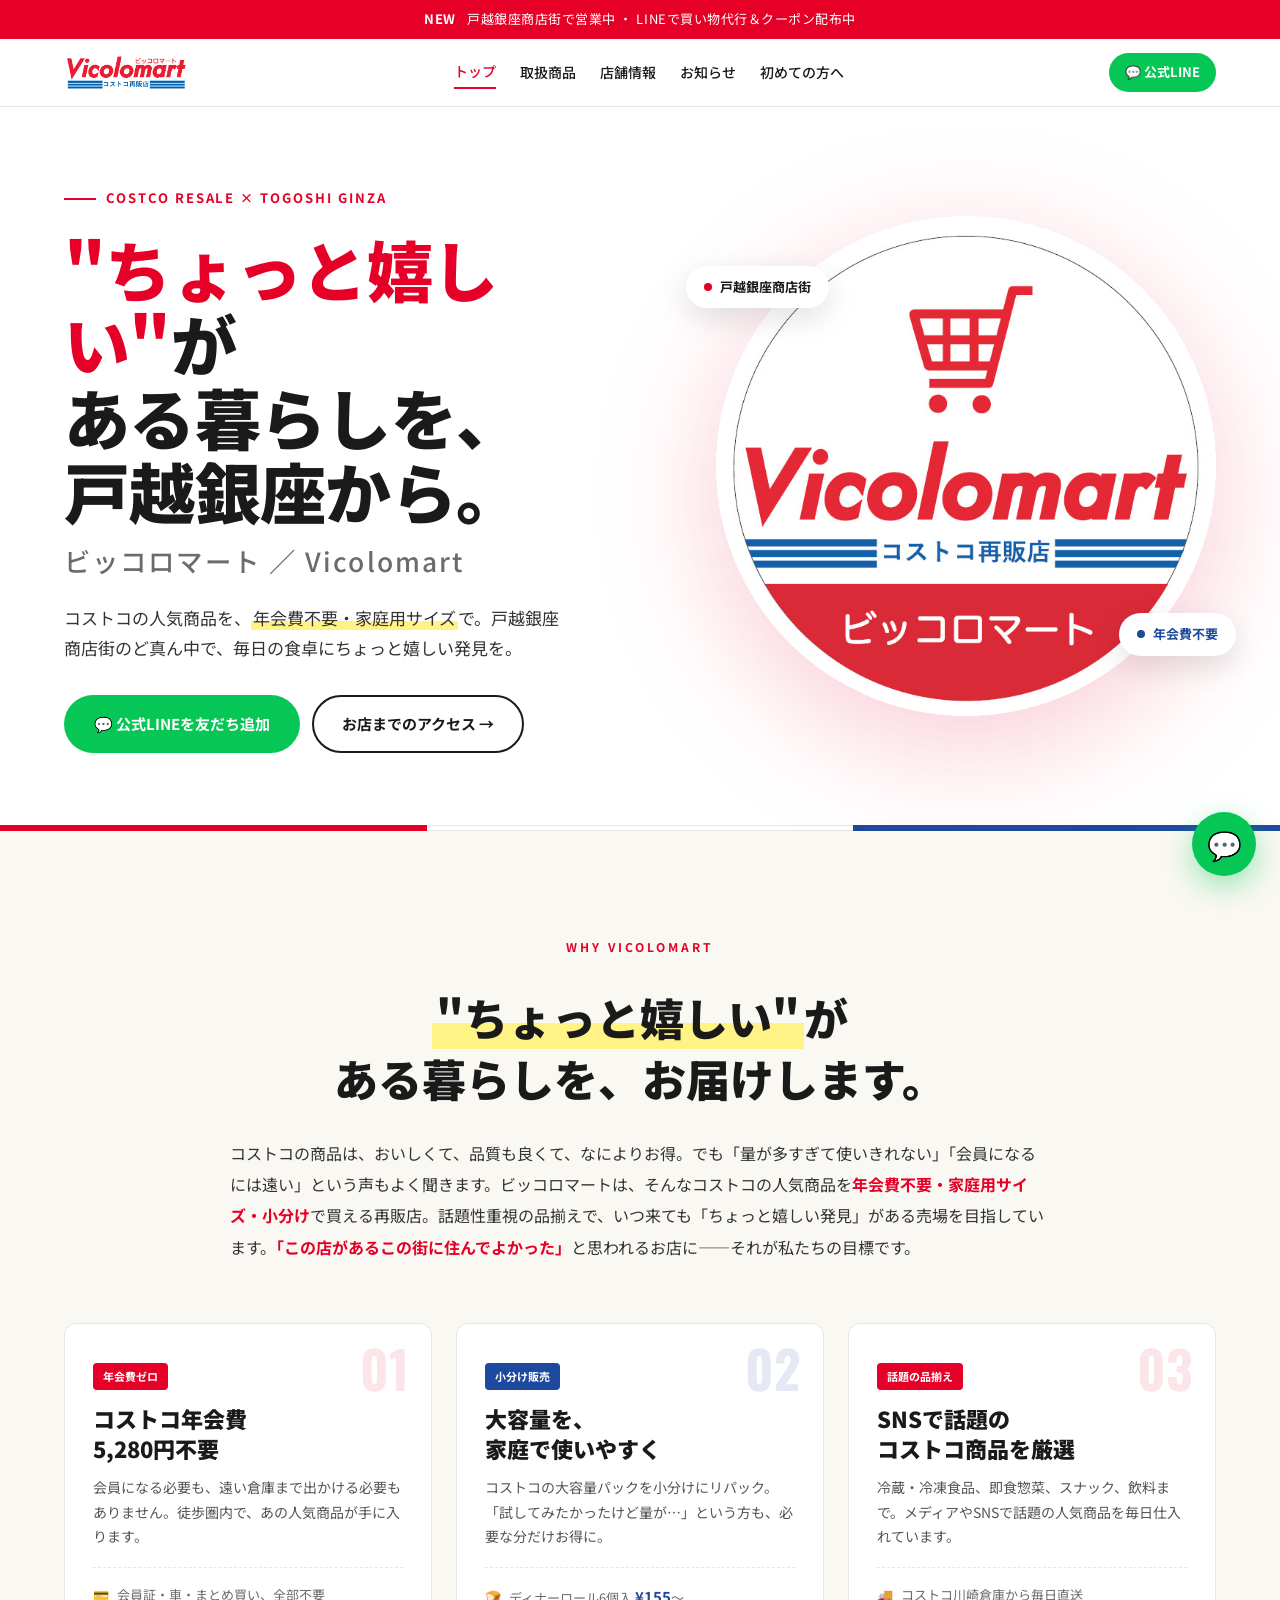
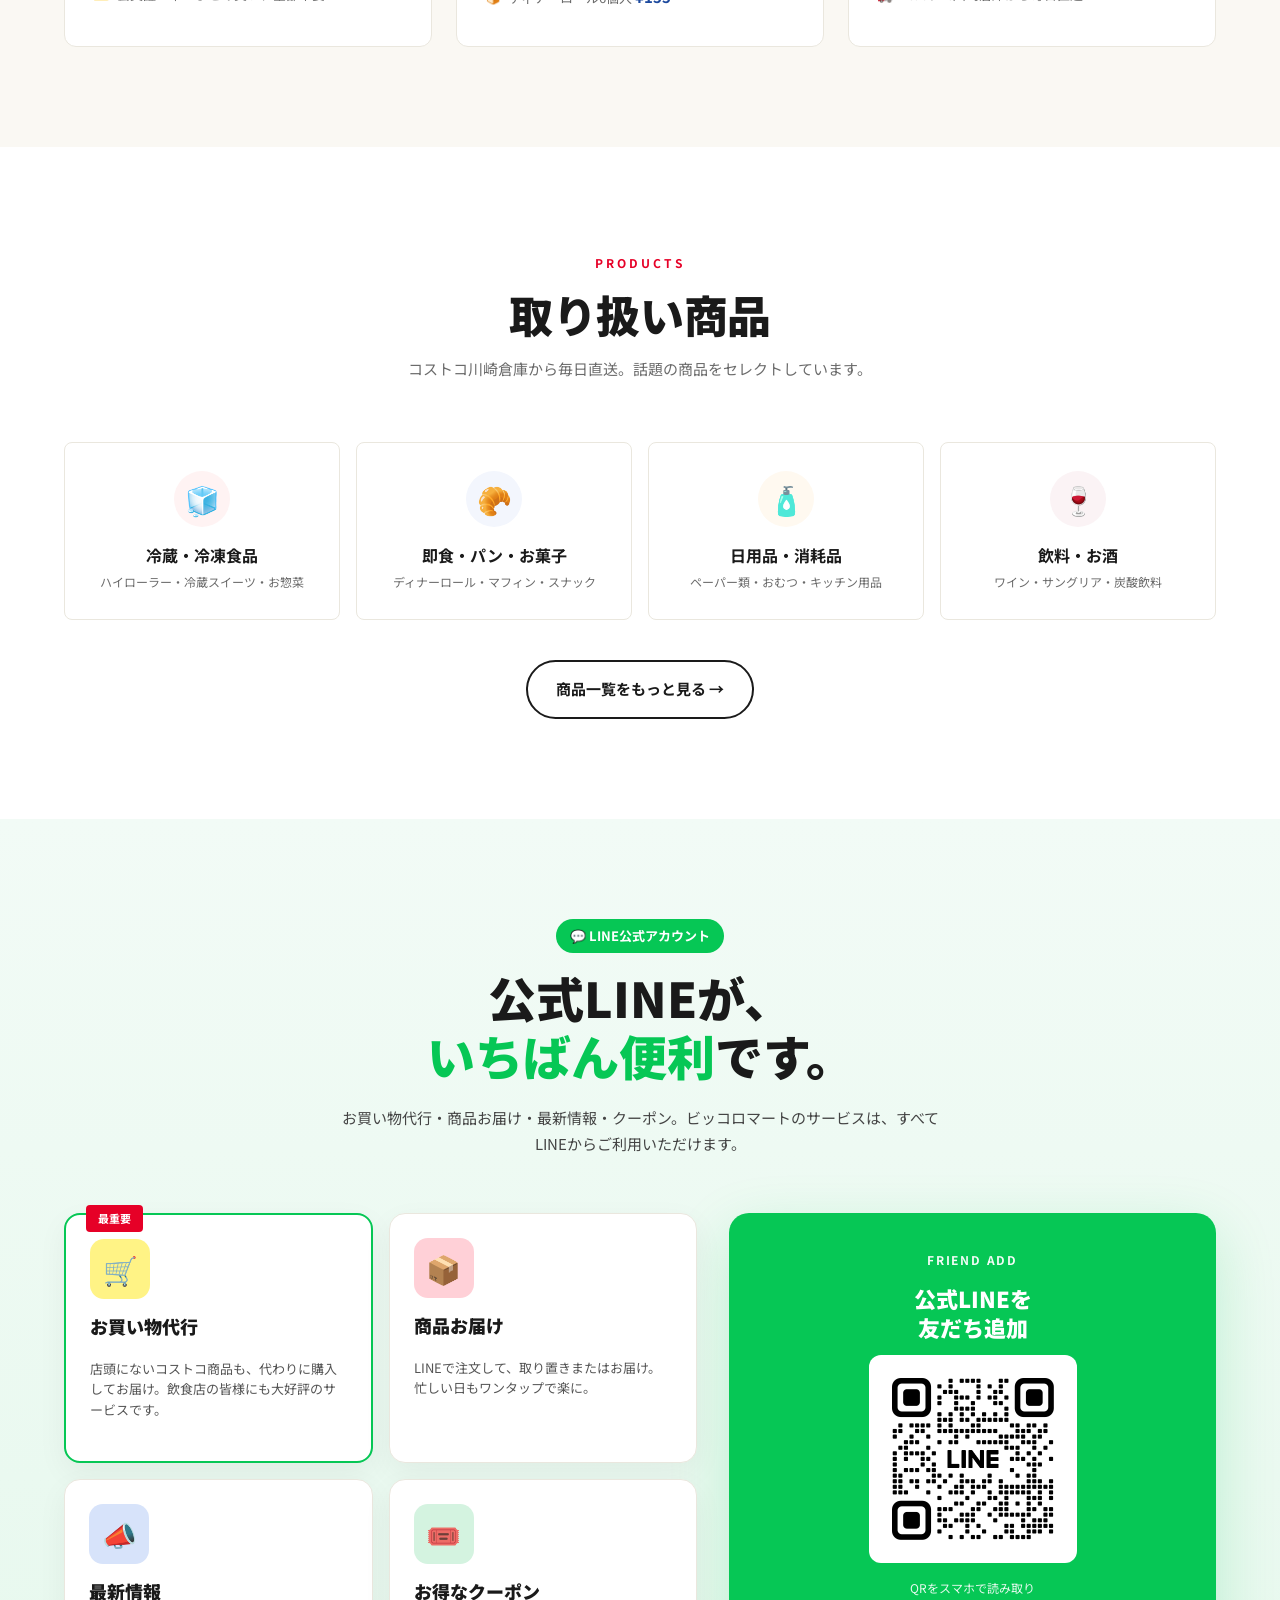
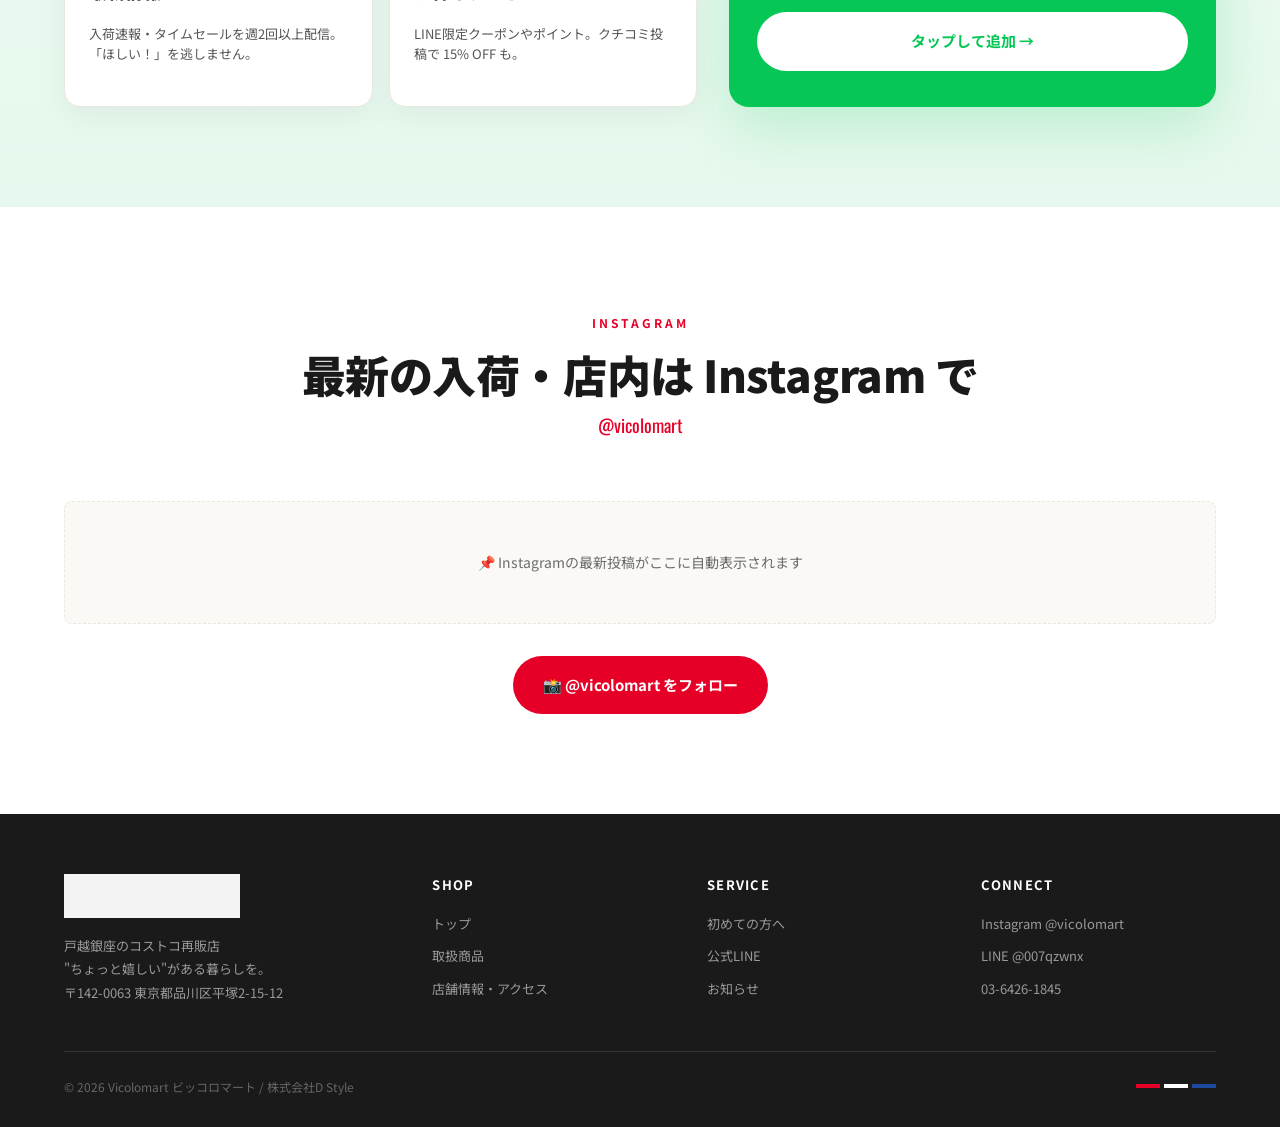
==== index.html @ a4236f07 "Initial commit: Vicolomart HP 5-page static site" ====
﻿<!DOCTYPE html>
<html lang="ja">
<head>
<meta charset="UTF-8">
<meta name="viewport" content="width=device-width, initial-scale=1.0">
<title>ビッコロマート｜戸越銀座のコストコ再販店 - 年会費不要・小分け販売</title>
<meta name="description" content="戸越銀座のコストコ再販店「ビッコロマート」。年会費不要・小分け販売で、コストコ人気商品を手軽に。毎日直送のディナーロール・ハイローラーほか300点以上。LINEで買い物代行も。品川区平塚2-15-12。">
<meta name="keywords" content="ビッコロマート,vicolomart,コストコ 戸越銀座,コストコ 品川,コストコ再販 東京,コストコ 小分け,年会費不要">
<meta property="og:type" content="website">
<meta property="og:title" content="ビッコロマート｜戸越銀座のコストコ再販店">
<meta property="og:description" content="年会費不要・小分け販売。コストコ人気商品を戸越銀座で。">
<meta property="og:url" content="https://vicolomart.netlify.app/">
<meta property="og:image" content="https://vicolomart.netlify.app/assets/images/logo-wide.png">
<meta name="twitter:card" content="summary_large_image">
<link rel="canonical" href="https://vicolomart.netlify.app/">
<link rel="preconnect" href="https://fonts.googleapis.com">
<link href="https://fonts.googleapis.com/css2?family=Noto+Sans+JP:wght@400;500;700;900&family=Oswald:wght@500;700&display=swap" rel="stylesheet">
<link rel="stylesheet" href="assets/css/style.css">
<style>
  .hero{background:#fff;overflow:hidden}
  .hero-grid{display:grid;grid-template-columns:1.15fr 1fr;align-items:center;gap:56px;min-height:620px;padding:72px 24px;max-width:var(--maxw);margin:0 auto}
  .hero-eyebrow{display:inline-flex;align-items:center;gap:10px;font-size:13px;font-weight:700;color:var(--red);letter-spacing:0.15em;margin-bottom:22px;text-transform:uppercase}
  .hero-eyebrow::before{content:'';display:block;width:32px;height:2px;background:var(--red)}
  .hero h1{font-size:clamp(36px,5.2vw,66px);font-weight:900;line-height:1.12;letter-spacing:-0.01em;margin-bottom:28px}
  .hero h1 .accent{color:var(--red)}
  .hero h1 .sub{display:block;font-size:0.4em;font-weight:500;color:var(--gray);margin-top:18px;letter-spacing:0.08em}
  .hero-lead{font-size:17px;color:#333;max-width:500px;margin-bottom:32px}
  .hero-highlight{background:linear-gradient(180deg,transparent 65%,var(--yellow) 65%);padding:0 2px}
  .hero-ctas{display:flex;gap:12px;flex-wrap:wrap}
  .hero-visual{position:relative;aspect-ratio:1/1;max-width:500px;margin-left:auto}
  .hero-logo-wrap{position:relative;z-index:1;width:100%;height:100%;display:flex;align-items:center;justify-content:center}
  .hero-logo-wrap img{width:100%;height:100%;object-fit:contain;filter:drop-shadow(0 30px 60px rgba(230,0,39,0.2))}
  .hero-pill{position:absolute;background:#fff;padding:10px 18px;border-radius:999px;box-shadow:0 10px 30px rgba(17,17,17,0.12);display:flex;align-items:center;gap:8px;font-size:13px;font-weight:700;z-index:2}
  .hero-pill-1{top:10%;left:-6%}
  .hero-pill-2{bottom:12%;right:-4%;color:var(--blue)}
  .hero-pill .dot{width:8px;height:8px;border-radius:50%;background:var(--red);animation:pulse 1.8s infinite}
  .hero-pill-2 .dot{background:var(--blue)}
  @keyframes pulse{0%,100%{box-shadow:0 0 0 0 rgba(230,0,39,0.5)}50%{box-shadow:0 0 0 8px rgba(230,0,39,0)}}
  .why{background:var(--cream);position:relative;overflow:hidden}
  .why-intro{max-width:820px;margin:0 auto 60px;text-align:center;position:relative;z-index:1}
  .why-intro h2{font-size:clamp(28px,4vw,44px);font-weight:900;line-height:1.4;margin:16px 0 28px}
  .why-intro h2 .hl{background:linear-gradient(180deg,transparent 60%,var(--yellow) 60%);padding:0 4px}
  .why-intro p{font-size:16px;color:#333;text-align:left;line-height:1.95}
  .why-intro p strong{color:var(--red);font-weight:700}
  .push-grid{display:grid;grid-template-columns:repeat(3,1fr);gap:24px;position:relative;z-index:1}
  .push-card{background:#fff;border:1px solid var(--line-c);padding:36px 28px;border-radius:12px;transition:all 0.25s;position:relative;overflow:hidden}
  .push-card:hover{transform:translateY(-4px);box-shadow:0 20px 40px rgba(0,0,0,0.06)}
  .push-num{position:absolute;top:18px;right:22px;font-family:'Oswald',sans-serif;font-weight:700;font-size:52px;color:rgba(230,0,39,0.1);line-height:1}
  .push-card:nth-child(2) .push-num{color:rgba(29,74,158,0.12)}
  .push-badge{display:inline-block;background:var(--red);color:#fff;padding:4px 10px;border-radius:4px;font-size:11px;font-weight:700;margin-bottom:14px}
  .push-badge.blue{background:var(--blue)}
  .push-card h3{font-size:22px;font-weight:900;line-height:1.35;margin-bottom:12px}
  .push-card p{color:#555;font-size:14px}
  .push-card .kv{margin-top:18px;padding-top:16px;border-top:1px dashed var(--line-c);font-size:13px;color:var(--gray);display:flex;align-items:center;gap:8px}
  .push-card .kv strong{color:var(--red);font-weight:700;font-size:15px}
  .push-card:nth-child(2) .kv strong{color:var(--blue)}
  .cat-grid{display:grid;grid-template-columns:repeat(4,1fr);gap:16px;margin-top:40px}
  .cat-card{background:#fff;border:1px solid var(--line-c);padding:28px 20px;text-align:center;border-radius:8px;transition:all 0.25s}
  .cat-card:hover{transform:translateY(-4px);border-color:var(--red);box-shadow:0 20px 40px rgba(230,0,39,0.08)}
  .cat-icon{width:56px;height:56px;border-radius:50%;margin:0 auto 14px;display:flex;align-items:center;justify-content:center;font-size:28px;background:#fff3f3}
  .cat-card:nth-child(2) .cat-icon{background:#f3f6fd}
  .cat-card:nth-child(3) .cat-icon{background:#fff9f0}
  .cat-card:nth-child(4) .cat-icon{background:#fbf3f5}
  .cat-card h3{font-size:16px;font-weight:700;margin-bottom:4px}
  .cat-card p{font-size:12px;color:var(--gray);line-height:1.5}
  .line-section{background:linear-gradient(180deg,#f2fbf6 0%,#e6f8ed 100%);position:relative;overflow:hidden}
  .line-hdr{text-align:center;margin-bottom:56px}
  .line-hdr .badge-line{display:inline-flex;align-items:center;gap:8px;background:var(--line-green);color:#fff;padding:6px 14px;border-radius:999px;font-size:13px;font-weight:700;margin-bottom:16px}
  .line-hdr h2{font-size:clamp(30px,4vw,48px);font-weight:900;line-height:1.2}
  .line-hdr h2 .green{color:var(--line-green)}
  .line-hdr p{max-width:600px;margin:20px auto 0;color:#444;font-size:15px}
  .line-layout{display:grid;grid-template-columns:1.3fr 1fr;gap:32px;align-items:stretch}
  .svc-grid{display:grid;grid-template-columns:1fr 1fr;gap:16px}
  .svc-card{background:#fff;border-radius:16px;padding:24px;box-shadow:0 10px 30px rgba(0,0,0,0.05);border:1px solid var(--line-c);display:flex;flex-direction:column;gap:12px;position:relative}
  .svc-card.main{border:2px solid var(--line-green)}
  .svc-badge-main{position:absolute;top:-10px;left:20px;background:var(--red);color:#fff;padding:4px 12px;border-radius:4px;font-size:11px;font-weight:700}
  .svc-icon{width:60px;height:60px;border-radius:14px;background:#fff385;display:flex;align-items:center;justify-content:center;font-size:28px}
  .svc-card:nth-child(2) .svc-icon{background:#ffd0d7}
  .svc-card:nth-child(3) .svc-icon{background:#d7e3fa}
  .svc-card:nth-child(4) .svc-icon{background:#d4f3e0}
  .svc-card h4{font-size:18px;font-weight:900;margin-bottom:4px}
  .svc-card p{font-size:13px;color:#555;line-height:1.6}
  .qr-cta{background:var(--line-green);color:#fff;border-radius:20px;padding:36px 28px;text-align:center;display:flex;flex-direction:column;justify-content:center;align-items:center;gap:14px;box-shadow:0 20px 60px rgba(6,199,85,0.2)}
  .qr-cta h3{font-size:22px;font-weight:900;line-height:1.3}
  .qr-box{background:#fff;padding:14px;border-radius:12px}
  .qr-box img{width:180px;height:180px;display:block}
  .qr-cta .btn{background:#fff;color:var(--line-green);width:100%;justify-content:center}
  .insta-handle{font-family:'Oswald',sans-serif;color:var(--red);font-size:18px;margin-top:8px}
  @media(max-width:880px){
    .hero-grid{grid-template-columns:1fr;gap:40px;padding:40px 24px;min-height:0}
    .hero-visual{max-width:300px;margin:0 auto}
    .push-grid,.line-layout{grid-template-columns:1fr}
    .cat-grid{grid-template-columns:repeat(2,1fr)}
  }
</style>
</head>
<body>
<div class="topbar"><strong>NEW</strong> 戸越銀座商店街で営業中 ・ LINEで買い物代行＆クーポン配布中</div>
<header>
  <div class="nav">
    <a href="index.html" class="nav-logo"><img src="assets/images/logo-wide.png" alt="Vicolomart ビッコロマート"></a>
    <nav class="nav-links">
      <a href="index.html" class="active">トップ</a>
      <a href="products.html">取扱商品</a>
      <a href="store.html">店舗情報</a>
      <a href="news.html">お知らせ</a>
      <a href="guide.html">初めての方へ</a>
    </nav>
    <a href="https://line.me/R/ti/p/@007qzwnx" target="_blank" rel="noopener" class="nav-cta">💬 公式LINE</a>
    <button class="hamburger" aria-label="メニュー" onclick="this.closest('header').querySelector('.nav-links').classList.toggle('open')"><span></span><span></span><span></span></button>
  </div>
</header>

<section class="hero">
  <div class="hero-grid">
    <div>
      <div class="hero-eyebrow">COSTCO RESALE × TOGOSHI GINZA</div>
      <h1><span class="accent">"ちょっと嬉しい"</span>が<br>ある暮らしを、<br>戸越銀座から。<span class="sub">ビッコロマート ／ Vicolomart</span></h1>
      <p class="hero-lead">コストコの人気商品を、<span class="hero-highlight">年会費不要・家庭用サイズ</span>で。戸越銀座商店街のど真ん中で、毎日の食卓にちょっと嬉しい発見を。</p>
      <div class="hero-ctas">
        <a href="https://line.me/R/ti/p/@007qzwnx" target="_blank" rel="noopener" class="btn btn-line">💬 公式LINEを友だち追加</a>
        <a href="store.html" class="btn btn-secondary">お店までのアクセス →</a>
      </div>
    </div>
    <div class="hero-visual">
      <div class="hero-pill hero-pill-1"><span class="dot"></span> 戸越銀座商店街</div>
      <div class="hero-pill hero-pill-2"><span class="dot"></span> 年会費不要</div>
      <div class="hero-logo-wrap"><img src="assets/images/logo-circle-cropped.png" alt="Vicolomart ロゴ" width="400" height="400"></div>
    </div>
  </div>
  <div class="tricolore"><span class="r"></span><span class="w"></span><span class="b"></span></div>
</section>

<section class="section why" id="why">
  <div class="container">
    <div class="why-intro">
      <div class="eyebrow">WHY VICOLOMART</div>
      <h2><span class="hl">"ちょっと嬉しい"</span>が<br>ある暮らしを、お届けします。</h2>
      <p>コストコの商品は、おいしくて、品質も良くて、なによりお得。でも「量が多すぎて使いきれない」「会員になるには遠い」という声もよく聞きます。ビッコロマートは、そんなコストコの人気商品を<strong>年会費不要・家庭用サイズ・小分け</strong>で買える再販店。話題性重視の品揃えで、いつ来ても「ちょっと嬉しい発見」がある売場を目指しています。<strong>「この店があるこの街に住んでよかった」</strong>と思われるお店に——それが私たちの目標です。</p>
    </div>
    <div class="push-grid">
      <div class="push-card"><div class="push-num">01</div><span class="push-badge">年会費ゼロ</span><h3>コストコ年会費<br>5,280円不要</h3><p>会員になる必要も、遠い倉庫まで出かける必要もありません。徒歩圏内で、あの人気商品が手に入ります。</p><div class="kv">💳 <span>会員証・車・まとめ買い、全部不要</span></div></div>
      <div class="push-card"><div class="push-num">02</div><span class="push-badge blue">小分け販売</span><h3>大容量を、<br>家庭で使いやすく</h3><p>コストコの大容量パックを小分けにリパック。「試してみたかったけど量が…」という方も、必要な分だけお得に。</p><div class="kv">🍞 <span>ディナーロール6個入 <strong>¥155</strong>〜</span></div></div>
      <div class="push-card"><div class="push-num">03</div><span class="push-badge">話題の品揃え</span><h3>SNSで話題の<br>コストコ商品を厳選</h3><p>冷蔵・冷凍食品、即食惣菜、スナック、飲料まで。メディアやSNSで話題の人気商品を毎日仕入れています。</p><div class="kv">🚚 <span>コストコ川崎倉庫から毎日直送</span></div></div>
    </div>
  </div>
</section>

<section class="section" id="category">
  <div class="container">
    <div class="section-header">
      <div class="eyebrow">PRODUCTS</div>
      <h2 class="section-title">取り扱い商品</h2>
      <p class="section-sub">コストコ川崎倉庫から毎日直送。話題の商品をセレクトしています。</p>
    </div>
    <div class="cat-grid">
      <div class="cat-card"><div class="cat-icon">🧊</div><h3>冷蔵・冷凍食品</h3><p>ハイローラー・冷蔵スイーツ・お惣菜</p></div>
      <div class="cat-card"><div class="cat-icon">🥐</div><h3>即食・パン・お菓子</h3><p>ディナーロール・マフィン・スナック</p></div>
      <div class="cat-card"><div class="cat-icon">🧴</div><h3>日用品・消耗品</h3><p>ペーパー類・おむつ・キッチン用品</p></div>
      <div class="cat-card"><div class="cat-icon">🍷</div><h3>飲料・お酒</h3><p>ワイン・サングリア・炭酸飲料</p></div>
    </div>
    <div style="text-align:center;margin-top:40px"><a href="products.html" class="btn btn-secondary">商品一覧をもっと見る →</a></div>
  </div>
</section>

<section class="section line-section" id="line">
  <div class="container">
    <div class="line-hdr">
      <span class="badge-line">💬 LINE公式アカウント</span>
      <h2>公式LINEが、<br><span class="green">いちばん便利</span>です。</h2>
      <p>お買い物代行・商品お届け・最新情報・クーポン。ビッコロマートのサービスは、すべてLINEからご利用いただけます。</p>
    </div>
    <div class="line-layout">
      <div class="svc-grid">
        <div class="svc-card main"><div class="svc-badge-main">最重要</div><div class="svc-icon">🛒</div><h4>お買い物代行</h4><p>店頭にないコストコ商品も、代わりに購入してお届け。飲食店の皆様にも大好評のサービスです。</p></div>
        <div class="svc-card"><div class="svc-icon">📦</div><h4>商品お届け</h4><p>LINEで注文して、取り置きまたはお届け。忙しい日もワンタップで楽に。</p></div>
        <div class="svc-card"><div class="svc-icon">📣</div><h4>最新情報</h4><p>入荷速報・タイムセールを週2回以上配信。「ほしい！」を逃しません。</p></div>
        <div class="svc-card"><div class="svc-icon">🎟️</div><h4>お得なクーポン</h4><p>LINE限定クーポンやポイント。クチコミ投稿で 15% OFF も。</p></div>
      </div>
      <div class="qr-cta">
        <div style="font-size:12px;letter-spacing:0.15em;opacity:0.95;font-weight:700">FRIEND ADD</div>
        <h3>公式LINEを<br>友だち追加</h3>
        <div class="qr-box"><img src="assets/images/line-qr.png" alt="LINE公式 QRコード" width="180" height="180"></div>
        <div style="font-size:12px;opacity:0.9">QRをスマホで読み取り</div>
        <a href="https://line.me/R/ti/p/@007qzwnx" target="_blank" rel="noopener" class="btn">タップして追加 →</a>
      </div>
    </div>
  </div>
</section>

<section class="section" id="instagram">
  <div class="container">
    <div class="section-header">
      <div class="eyebrow">INSTAGRAM</div>
      <h2 class="section-title">最新の入荷・店内は Instagram で</h2>
      <div class="insta-handle">@vicolomart</div>
    </div>
    <!-- SnapWidget: snapwidget.comで@vicolomartを登録後、下のdivをscriptタグで置き換える -->
    <div id="insta-widget" style="text-align:center;padding:48px;background:#faf9f6;border:1px dashed var(--line-c);border-radius:8px;margin-bottom:32px">
      <p style="font-size:14px;color:var(--gray)">📌 Instagramの最新投稿がここに自動表示されます</p>
    </div>
    <div style="text-align:center"><a href="https://instagram.com/vicolomart" target="_blank" rel="noopener" class="btn btn-primary">📸 @vicolomart をフォロー</a></div>
  </div>
</section>

<footer>
  <div class="container">
    <div class="footer-grid">
      <div class="footer-brand">
        <img src="assets/images/logo-wide.png" alt="Vicolomart ビッコロマート" width="176">
        <p>戸越銀座のコストコ再販店<br>"ちょっと嬉しい"がある暮らしを。<br>〒142-0063 東京都品川区平塚2-15-12</p>
      </div>
      <div class="footer-col"><h4>SHOP</h4><a href="index.html">トップ</a><a href="products.html">取扱商品</a><a href="store.html">店舗情報・アクセス</a></div>
      <div class="footer-col"><h4>SERVICE</h4><a href="guide.html">初めての方へ</a><a href="https://line.me/R/ti/p/@007qzwnx" target="_blank" rel="noopener">公式LINE</a><a href="news.html">お知らせ</a></div>
      <div class="footer-col"><h4>CONNECT</h4><a href="https://instagram.com/vicolomart" target="_blank" rel="noopener">Instagram @vicolomart</a><a href="https://line.me/R/ti/p/@007qzwnx" target="_blank" rel="noopener">LINE @007qzwnx</a><a href="tel:0364261845">03-6426-1845</a></div>
    </div>
    <div class="footer-bottom">
      <span>© 2026 Vicolomart ビッコロマート / 株式会社D Style</span>
      <div class="footer-tricolore"><span class="r"></span><span class="w"></span><span class="b"></span></div>
    </div>
  </div>
</footer>

<a href="https://line.me/R/ti/p/@007qzwnx" target="_blank" rel="noopener" class="fab" title="LINEで注文・お問い合わせ">💬</a>

<script type="application/ld+json">
{
  "@context": "https://schema.org",
  "@type": "LocalBusiness",
  "name": "ビッコロマート",
  "alternateName": "Vicolomart",
  "description": "戸越銀座のコストコ再販店。年会費不要・小分け販売。コストコ人気商品300点以上。LINEで買い物代行も。",
  "url": "https://vicolomart.netlify.app/",
  "telephone": "03-6426-1845",
  "address": {
    "@type": "PostalAddress",
    "streetAddress": "平塚2-15-12",
    "addressLocality": "品川区",
    "addressRegion": "東京都",
    "postalCode": "142-0063",
    "addressCountry": "JP"
  },
  "openingHoursSpecification": [{
    "@type": "OpeningHoursSpecification",
    "dayOfWeek": ["Monday","Tuesday","Wednesday","Thursday","Friday","Saturday","Sunday"],
    "opens": "11:00",
    "closes": "20:00"
  }],
  "image": "https://vicolomart.netlify.app/assets/images/logo-circle.jpg",
  "sameAs": ["https://www.instagram.com/vicolomart/","https://page.line.me/007qzwnx"],
  "priceRange": "¥"
}
</script>
</body>
</html>
---- assets/css/style.css ----
﻿:root {
  --red: #E60027;
  --red-dark: #B3001D;
  --blue: #1D4A9E;
  --blue-dark: #123576;
  --ink: #1a1a1a;
  --paper: #fff;
  --cream: #faf8f3;
  --gray: #6b6b6b;
  --line-c: #eae7de;
  --line-green: #06c755;
  --yellow: #fff385;
  --maxw: 1200px;
}
*, *::before, *::after { margin: 0; padding: 0; box-sizing: border-box; }
html { scroll-behavior: smooth; }
body { font-family: 'Noto Sans JP', -apple-system, sans-serif; color: var(--ink); background: #fff; line-height: 1.75; -webkit-font-smoothing: antialiased; }
img { max-width: 100%; display: block; }
a { color: inherit; text-decoration: none; }
.container { max-width: var(--maxw); margin: 0 auto; padding: 0 24px; }

/* Topbar */
.topbar { background: var(--red); color: #fff; font-size: 13px; text-align: center; padding: 8px 16px; letter-spacing: 0.04em; }
.topbar strong { font-weight: 700; margin-right: 8px; }

/* Header */
header { position: sticky; top: 0; z-index: 50; background: rgba(255,255,255,0.96); backdrop-filter: blur(10px); border-bottom: 1px solid var(--line-c); }
.nav { display: flex; align-items: center; justify-content: space-between; padding: 14px 24px; max-width: var(--maxw); margin: 0 auto; gap: 16px; }
.nav-logo img { height: 38px; width: auto; }
.nav-links { display: flex; gap: 24px; align-items: center; }
.nav-links a { font-size: 14px; font-weight: 500; color: var(--ink); transition: color 0.2s; padding: 4px 0; }
.nav-links a:hover, .nav-links a.active { color: var(--red); }
.nav-links a.active { border-bottom: 2px solid var(--red); }
.nav-cta { background: var(--line-green); color: #fff; padding: 8px 16px; border-radius: 999px; font-size: 13px; font-weight: 700; display: inline-flex; align-items: center; gap: 6px; transition: transform 0.2s; white-space: nowrap; }
.nav-cta:hover { transform: translateY(-1px); }
.hamburger { display: none; background: none; border: none; padding: 6px; cursor: pointer; }
.hamburger span { display: block; width: 24px; height: 2px; background: var(--ink); margin: 5px 0; }

/* Tricolore */
.tricolore { display: flex; height: 6px; }
.tricolore .r { flex: 1; background: var(--red); }
.tricolore .w { flex: 1; background: #fff; border-top: 1px solid var(--line-c); border-bottom: 1px solid var(--line-c); }
.tricolore .b { flex: 1; background: var(--blue); }

/* Buttons */
.btn { display: inline-flex; align-items: center; gap: 8px; padding: 14px 28px; border-radius: 999px; font-weight: 700; font-size: 15px; transition: all 0.2s; cursor: pointer; border: 2px solid transparent; }
.btn-primary { background: var(--red); color: #fff; }
.btn-primary:hover { background: var(--red-dark); transform: translateY(-2px); box-shadow: 0 10px 24px rgba(230,0,39,0.3); }
.btn-secondary { background: transparent; color: var(--ink); border-color: var(--ink); }
.btn-secondary:hover { background: var(--ink); color: #fff; }
.btn-line { background: var(--line-green); color: #fff; }
.btn-line:hover { background: #05a847; transform: translateY(-2px); box-shadow: 0 10px 24px rgba(6,199,85,0.3); }

/* Section base */
.section { padding: 100px 0; }
.section-header { text-align: center; margin-bottom: 60px; }
.eyebrow { display: inline-block; font-size: 12px; font-weight: 700; color: var(--red); letter-spacing: 0.25em; text-transform: uppercase; margin-bottom: 14px; }
.eyebrow.blue { color: var(--blue); }
.section-title { font-size: clamp(28px, 3.5vw, 44px); font-weight: 900; line-height: 1.25; letter-spacing: -0.01em; }
.section-sub { color: var(--gray); margin-top: 14px; font-size: 15px; }

/* Page hero (inner pages) */
.page-hero { background: var(--cream); padding: 60px 0; border-bottom: 1px solid var(--line-c); }
.page-hero .eyebrow { display: block; margin-bottom: 12px; }
.page-hero h1 { font-size: clamp(30px, 4vw, 52px); font-weight: 900; line-height: 1.2; }
.page-hero p { color: var(--gray); margin-top: 12px; font-size: 16px; }

/* Breadcrumb */
.breadcrumb { font-size: 12px; color: var(--gray); margin-bottom: 20px; }
.breadcrumb a { color: var(--red); }
.breadcrumb a:hover { text-decoration: underline; }

/* FAB */
.fab { position: fixed; bottom: 24px; right: 24px; z-index: 100; width: 64px; height: 64px; border-radius: 50%; background: var(--line-green); color: #fff; display: flex; align-items: center; justify-content: center; font-size: 28px; box-shadow: 0 10px 30px rgba(6,199,85,0.4); transition: transform 0.2s; }
.fab:hover { transform: scale(1.08); }

/* Footer */
footer { background: var(--ink); color: #fff; padding: 60px 0 30px; }
.footer-grid { display: grid; grid-template-columns: 1.4fr 1fr 1fr 1fr; gap: 40px; margin-bottom: 40px; }
.footer-brand img { height: 44px; margin-bottom: 16px; filter: brightness(0) invert(1) grayscale(1); opacity: 0.95; }
.footer-brand p { color: #999; font-size: 13px; line-height: 1.8; }
.footer-col h4 { font-size: 13px; font-weight: 700; margin-bottom: 16px; letter-spacing: 0.1em; }
.footer-col a { display: block; color: #999; font-size: 13px; margin-bottom: 10px; transition: color 0.2s; }
.footer-col a:hover { color: #fff; }
.footer-bottom { padding-top: 24px; border-top: 1px solid #333; display: flex; justify-content: space-between; align-items: center; font-size: 12px; color: #666; }
.footer-tricolore { display: flex; gap: 4px; }
.footer-tricolore span { display: block; width: 24px; height: 4px; }
.footer-tricolore .r { background: var(--red); }
.footer-tricolore .w { background: #fff; }
.footer-tricolore .b { background: var(--blue); }

/* Mobile */
@media (max-width: 880px) {
  .nav-links { display: none; }
  .nav-links.open { display: flex; flex-direction: column; position: absolute; top: 100%; left: 0; right: 0; background: #fff; padding: 16px 24px; box-shadow: 0 10px 30px rgba(0,0,0,0.1); gap: 16px; }
  .hamburger { display: block; }
  .nav-cta { display: none; }
  .section { padding: 64px 0; }
  .footer-grid { grid-template-columns: 1fr 1fr; gap: 32px; }
  .footer-bottom { flex-direction: column; gap: 16px; }
}
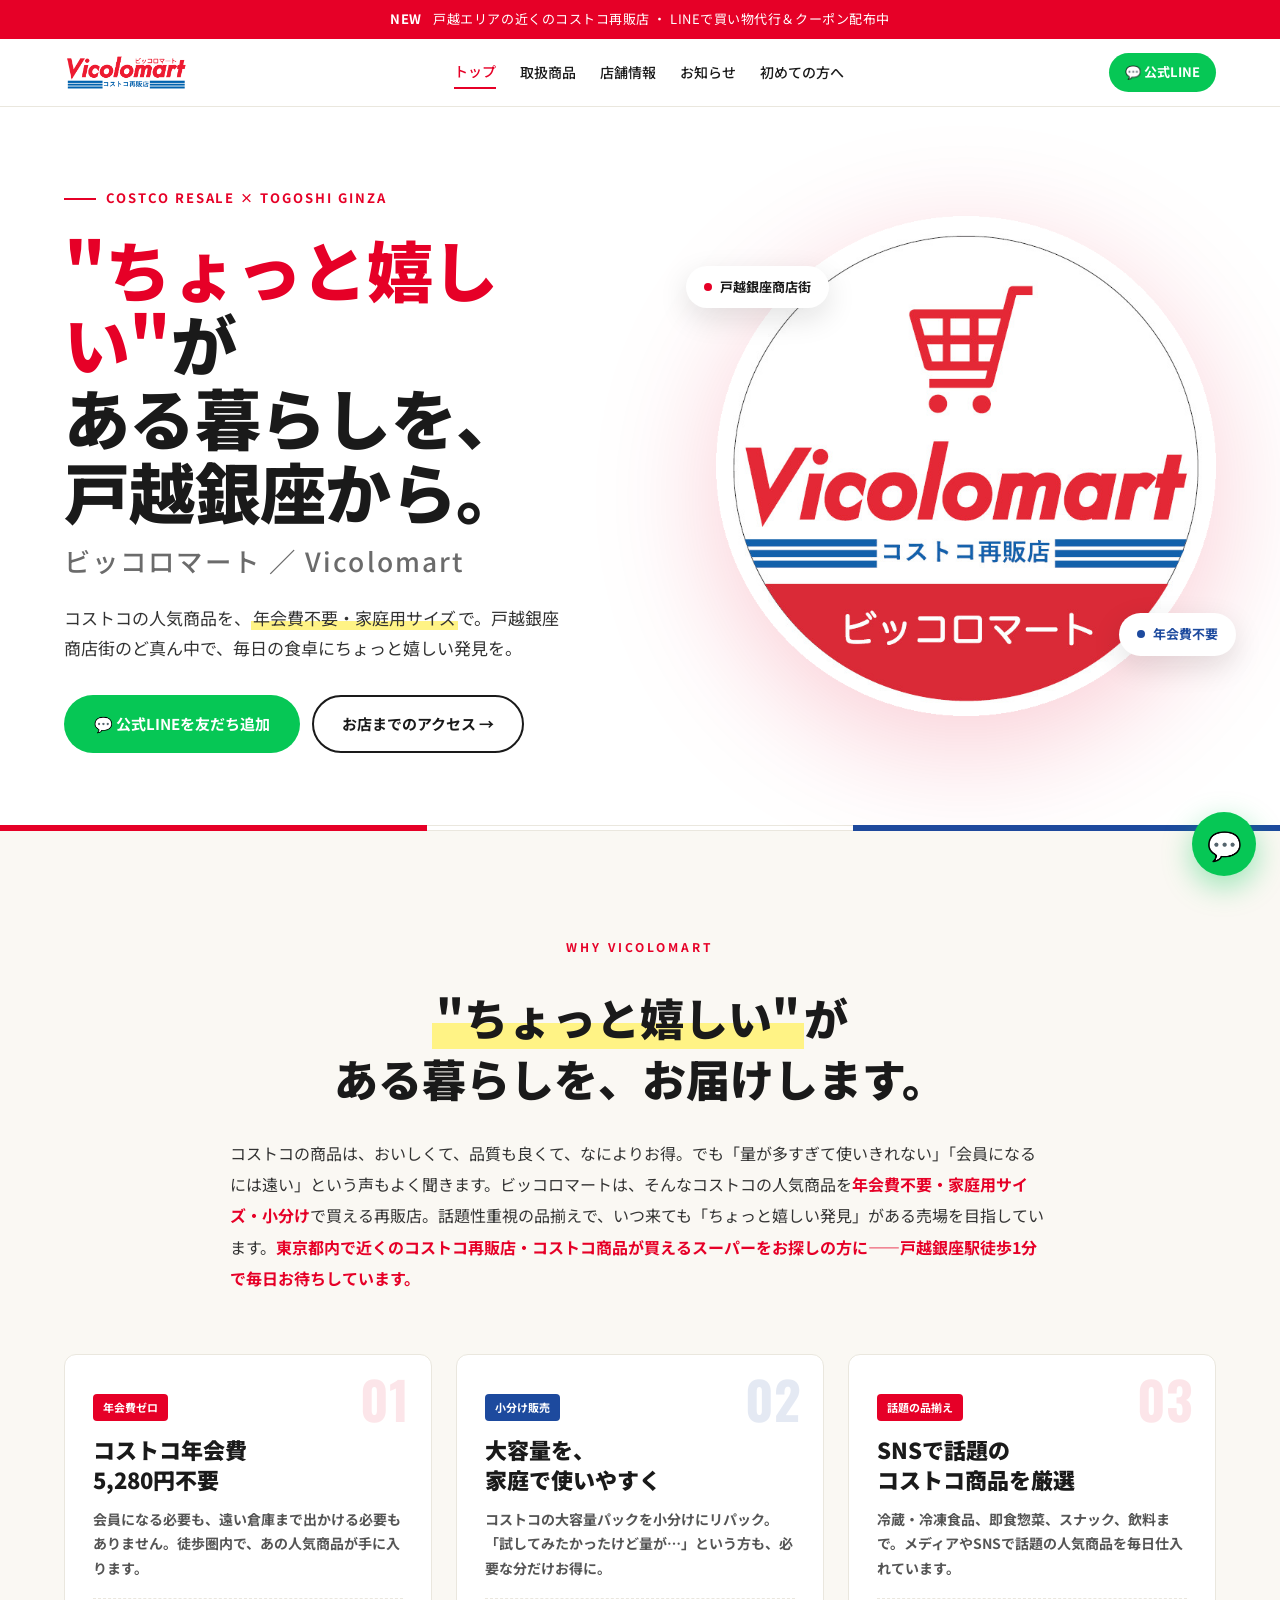
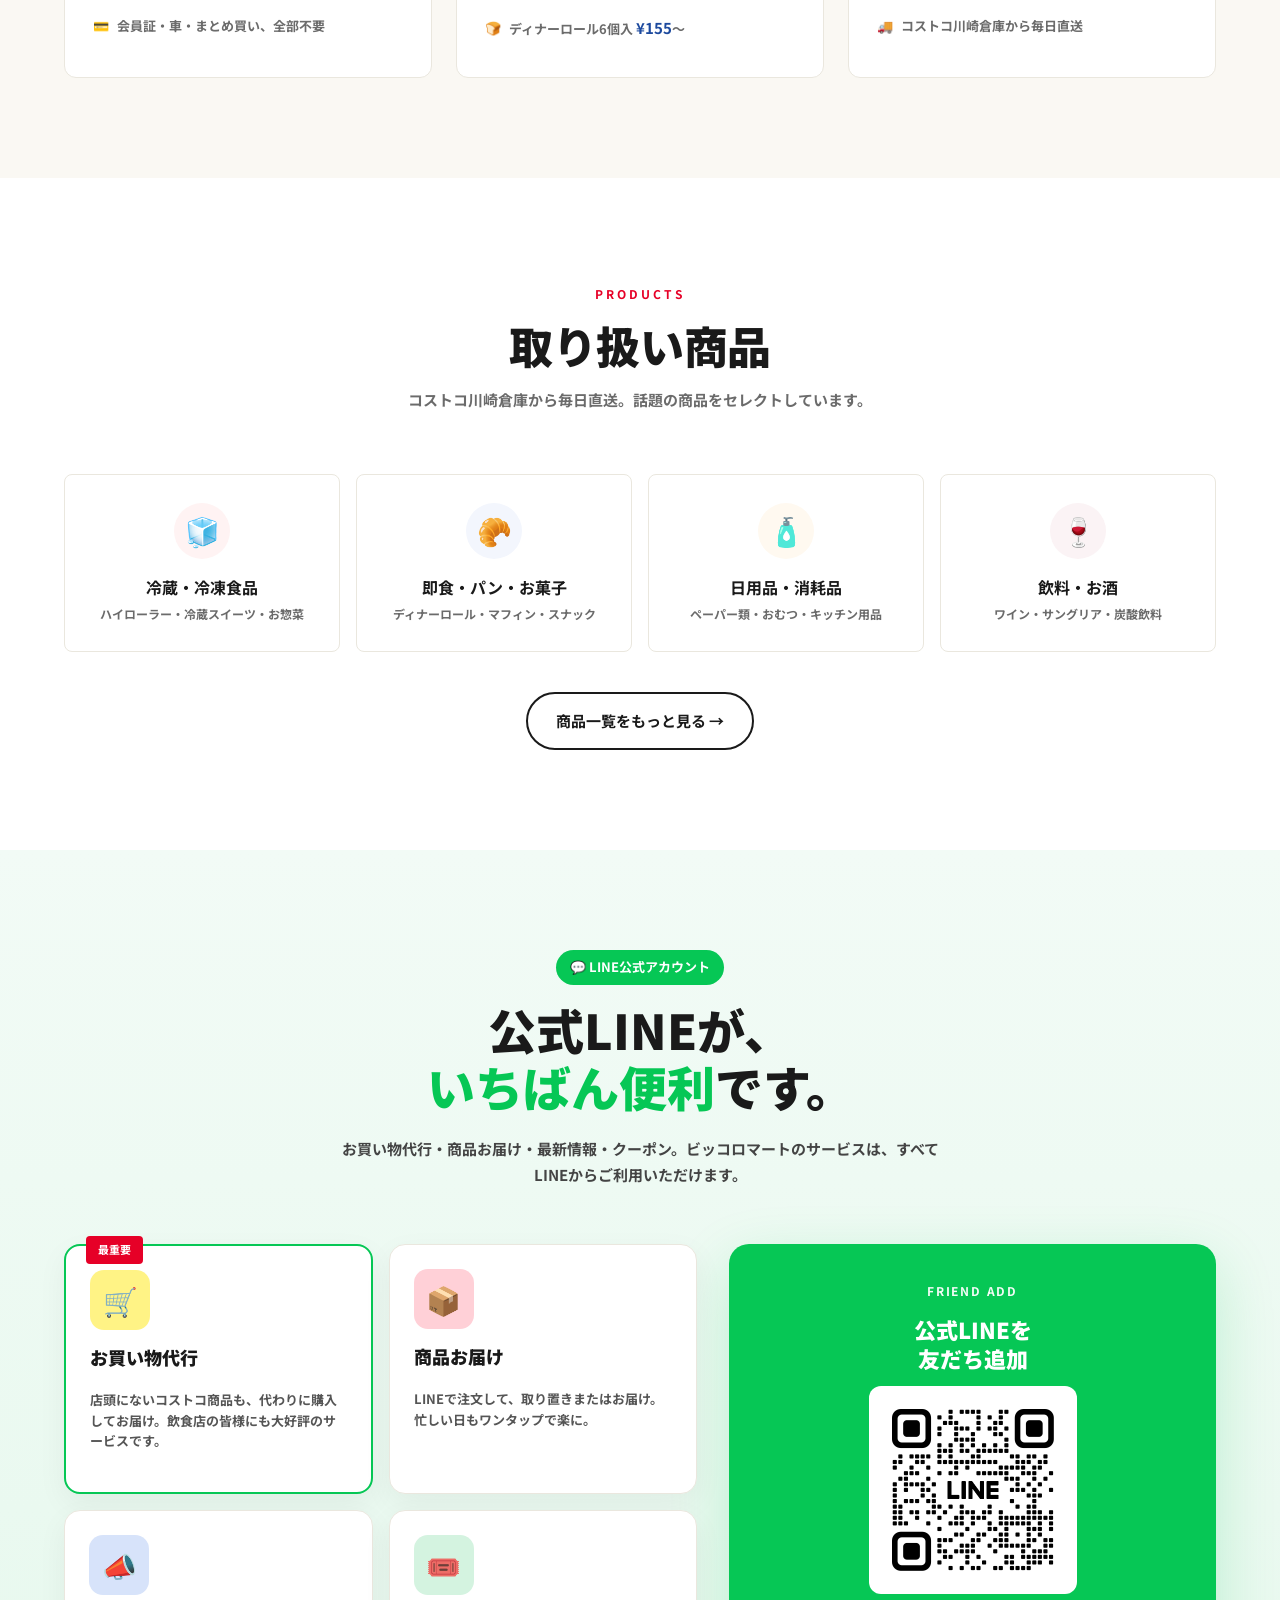
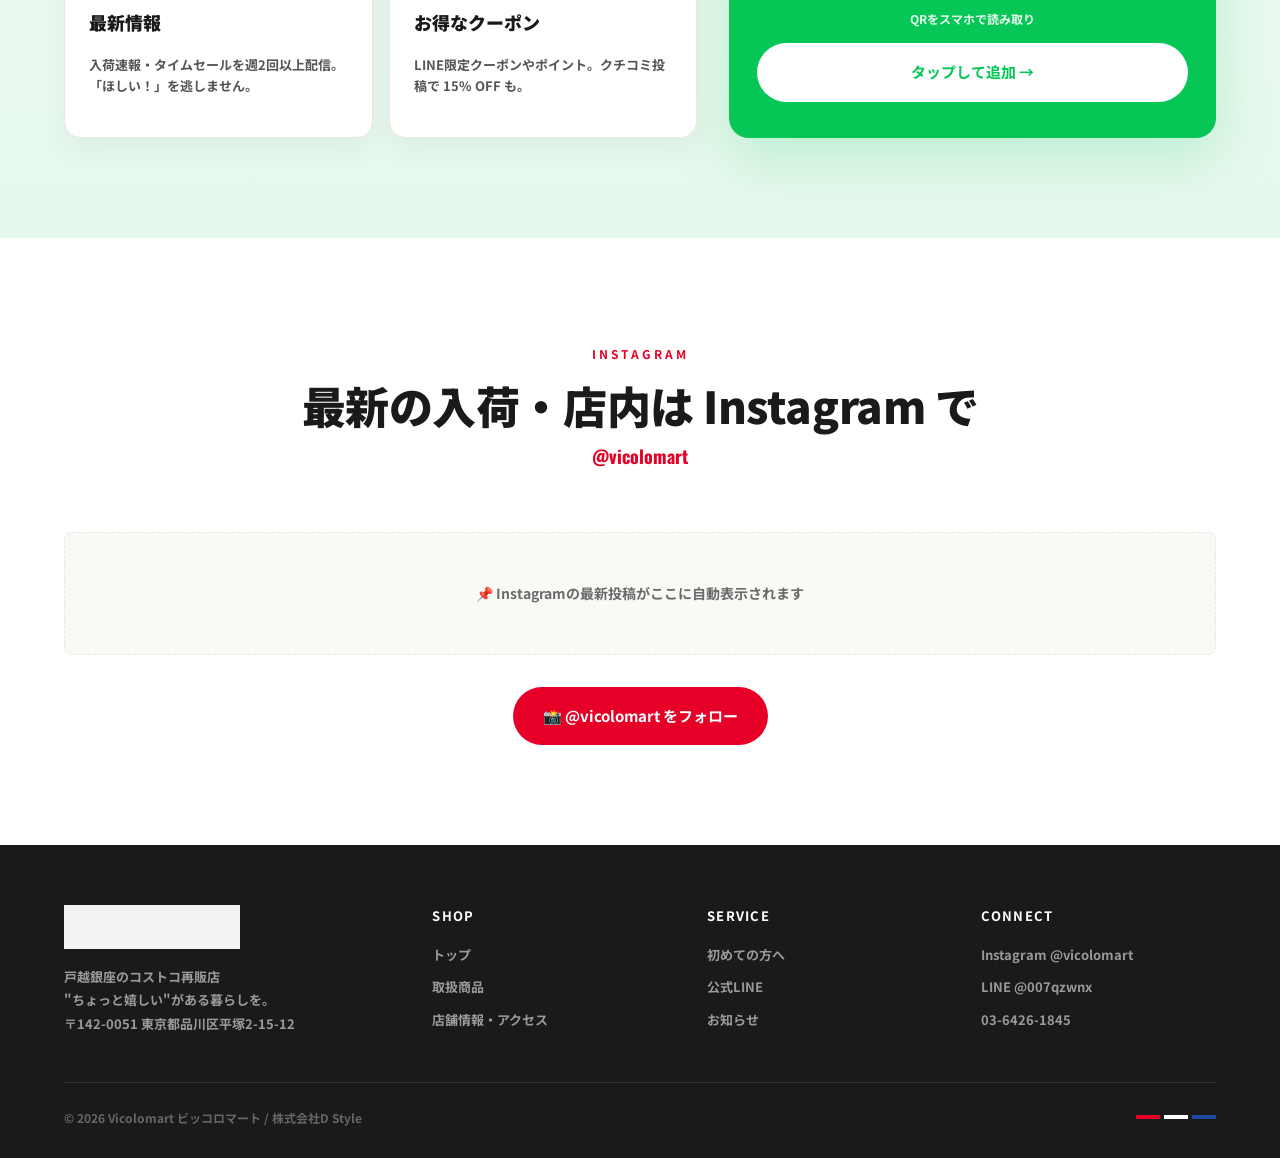
==== commit 6706c009: "SEO改善: 近くのコストコ再販店・戸越スーパーKW追加、郵便番号修正、FAQ拡充 - meta description全ページ更新（近くのコストコ再販店・コストコ商品が買えるスーパー追加） - 郵便" ====
--- a/index.html
+++ b/index.html
@@ -1,10 +1,10 @@
-﻿<!DOCTYPE html>
+<!DOCTYPE html>
 <html lang="ja">
 <head>
 <meta charset="UTF-8">
 <meta name="viewport" content="width=device-width, initial-scale=1.0">
 <title>ビッコロマート｜戸越銀座のコストコ再販店 - 年会費不要・小分け販売</title>
-<meta name="description" content="戸越銀座のコストコ再販店「ビッコロマート」。年会費不要・小分け販売で、コストコ人気商品を手軽に。毎日直送のディナーロール・ハイローラーほか300点以上。LINEで買い物代行も。品川区平塚2-15-12。">
+<meta name="description" content="東京・戸越銀座の近くのコストコ再販店「ビッコロマート」。年会費不要・小分け販売。ロティサリーチキン・ディナーロール・チーズケーキほか300点以上。戸越エリアのスーパー代わりにどうぞ。LINEで買い物代行も。品川区平塚2-15-12。">
 <meta name="keywords" content="ビッコロマート,vicolomart,コストコ 戸越銀座,コストコ 品川,コストコ再販 東京,コストコ 小分け,年会費不要">
 <meta property="og:type" content="website">
 <meta property="og:title" content="ビッコロマート｜戸越銀座のコストコ再販店">
@@ -95,7 +95,7 @@
 </style>
 </head>
 <body>
-<div class="topbar"><strong>NEW</strong> 戸越銀座商店街で営業中 ・ LINEで買い物代行＆クーポン配布中</div>
+<div class="topbar"><strong>NEW</strong> 戸越エリアの近くのコストコ再販店 ・ LINEで買い物代行＆クーポン配布中</div>
 <header>
   <div class="nav">
     <a href="index.html" class="nav-logo"><img src="assets/images/logo-wide.png" alt="Vicolomart ビッコロマート"></a>
@@ -136,7 +136,7 @@
     <div class="why-intro">
       <div class="eyebrow">WHY VICOLOMART</div>
       <h2><span class="hl">"ちょっと嬉しい"</span>が<br>ある暮らしを、お届けします。</h2>
-      <p>コストコの商品は、おいしくて、品質も良くて、なによりお得。でも「量が多すぎて使いきれない」「会員になるには遠い」という声もよく聞きます。ビッコロマートは、そんなコストコの人気商品を<strong>年会費不要・家庭用サイズ・小分け</strong>で買える再販店。話題性重視の品揃えで、いつ来ても「ちょっと嬉しい発見」がある売場を目指しています。<strong>「この店があるこの街に住んでよかった」</strong>と思われるお店に——それが私たちの目標です。</p>
+      <p>コストコの商品は、おいしくて、品質も良くて、なによりお得。でも「量が多すぎて使いきれない」「会員になるには遠い」という声もよく聞きます。ビッコロマートは、そんなコストコの人気商品を<strong>年会費不要・家庭用サイズ・小分け</strong>で買える再販店。話題性重視の品揃えで、いつ来ても「ちょっと嬉しい発見」がある売場を目指しています。<strong>東京都内で<strong>近くのコストコ再販店</strong>・コストコ商品が買えるスーパーをお探しの方に——戸越銀座駅徒歩1分で毎日お待ちしています。</p>
     </div>
     <div class="push-grid">
       <div class="push-card"><div class="push-num">01</div><span class="push-badge">年会費ゼロ</span><h3>コストコ年会費<br>5,280円不要</h3><p>会員になる必要も、遠い倉庫まで出かける必要もありません。徒歩圏内で、あの人気商品が手に入ります。</p><div class="kv">💳 <span>会員証・車・まとめ買い、全部不要</span></div></div>
@@ -208,7 +208,7 @@
     <div class="footer-grid">
       <div class="footer-brand">
         <img src="assets/images/logo-wide.png" alt="Vicolomart ビッコロマート" width="176">
-        <p>戸越銀座のコストコ再販店<br>"ちょっと嬉しい"がある暮らしを。<br>〒142-0063 東京都品川区平塚2-15-12</p>
+        <p>戸越銀座のコストコ再販店<br>"ちょっと嬉しい"がある暮らしを。<br>〒142-0051 東京都品川区平塚2-15-12</p>
       </div>
       <div class="footer-col"><h4>SHOP</h4><a href="index.html">トップ</a><a href="products.html">取扱商品</a><a href="store.html">店舗情報・アクセス</a></div>
       <div class="footer-col"><h4>SERVICE</h4><a href="guide.html">初めての方へ</a><a href="https://line.me/R/ti/p/@007qzwnx" target="_blank" rel="noopener">公式LINE</a><a href="news.html">お知らせ</a></div>
@@ -226,7 +226,7 @@
 <script type="application/ld+json">
 {
   "@context": "https://schema.org",
-  "@type": "LocalBusiness",
+  "@type": ["LocalBusiness", "GroceryStore"],
   "name": "ビッコロマート",
   "alternateName": "Vicolomart",
   "description": "戸越銀座のコストコ再販店。年会費不要・小分け販売。コストコ人気商品300点以上。LINEで買い物代行も。",
@@ -237,7 +237,7 @@
     "streetAddress": "平塚2-15-12",
     "addressLocality": "品川区",
     "addressRegion": "東京都",
-    "postalCode": "142-0063",
+    "postalCode": "142-0051",
     "addressCountry": "JP"
   },
   "openingHoursSpecification": [{
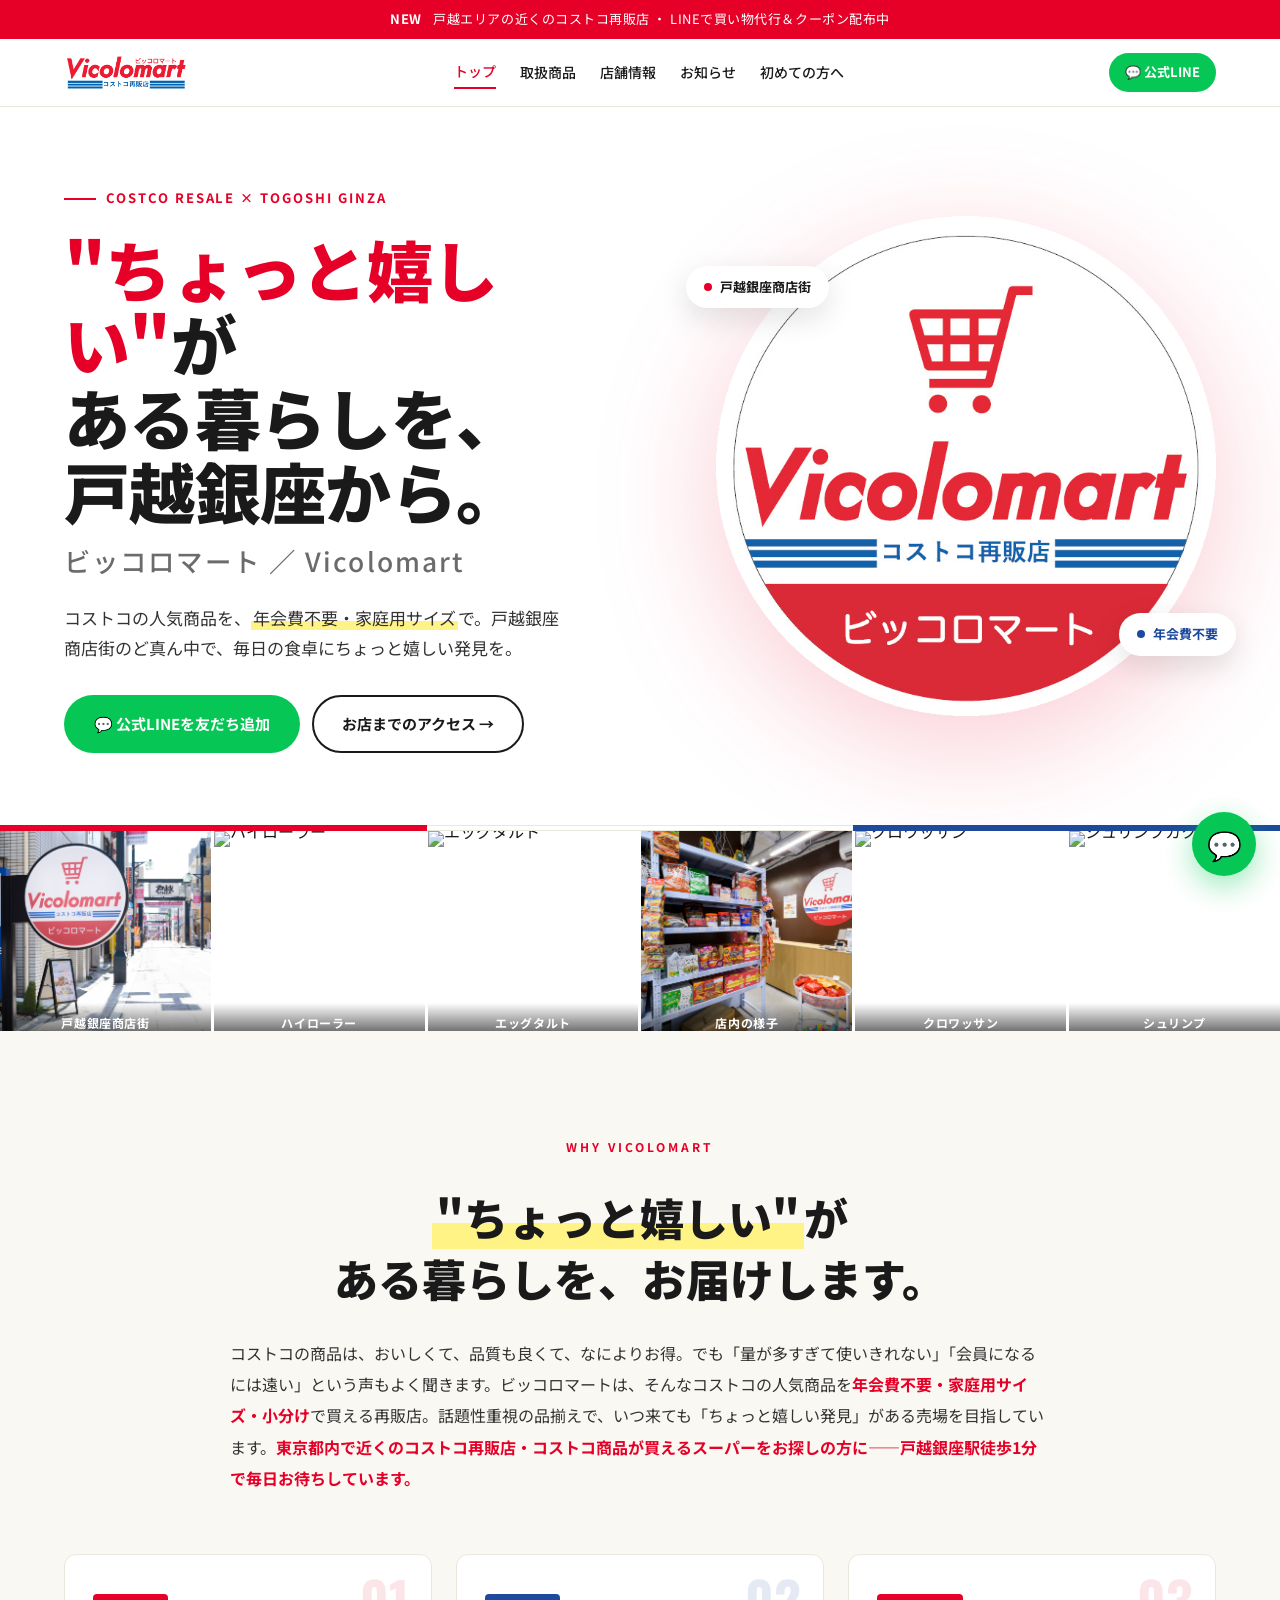
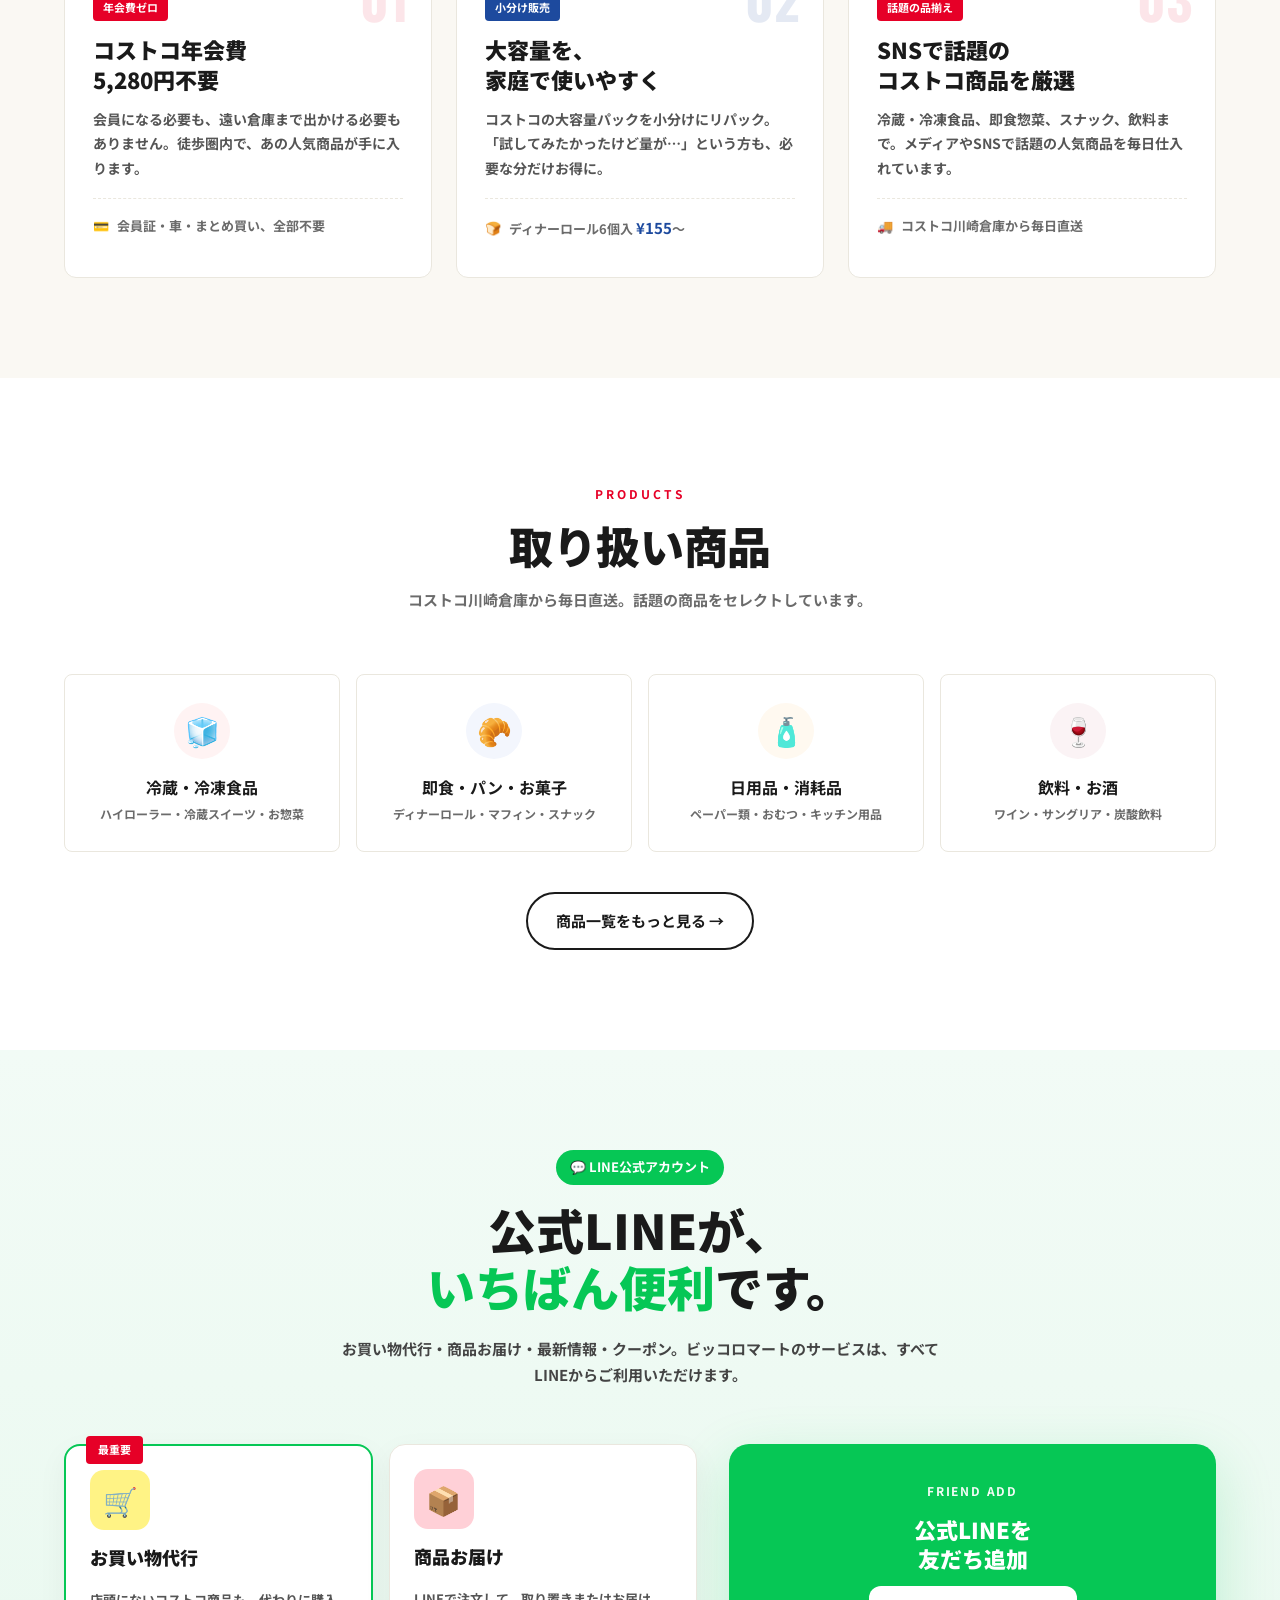
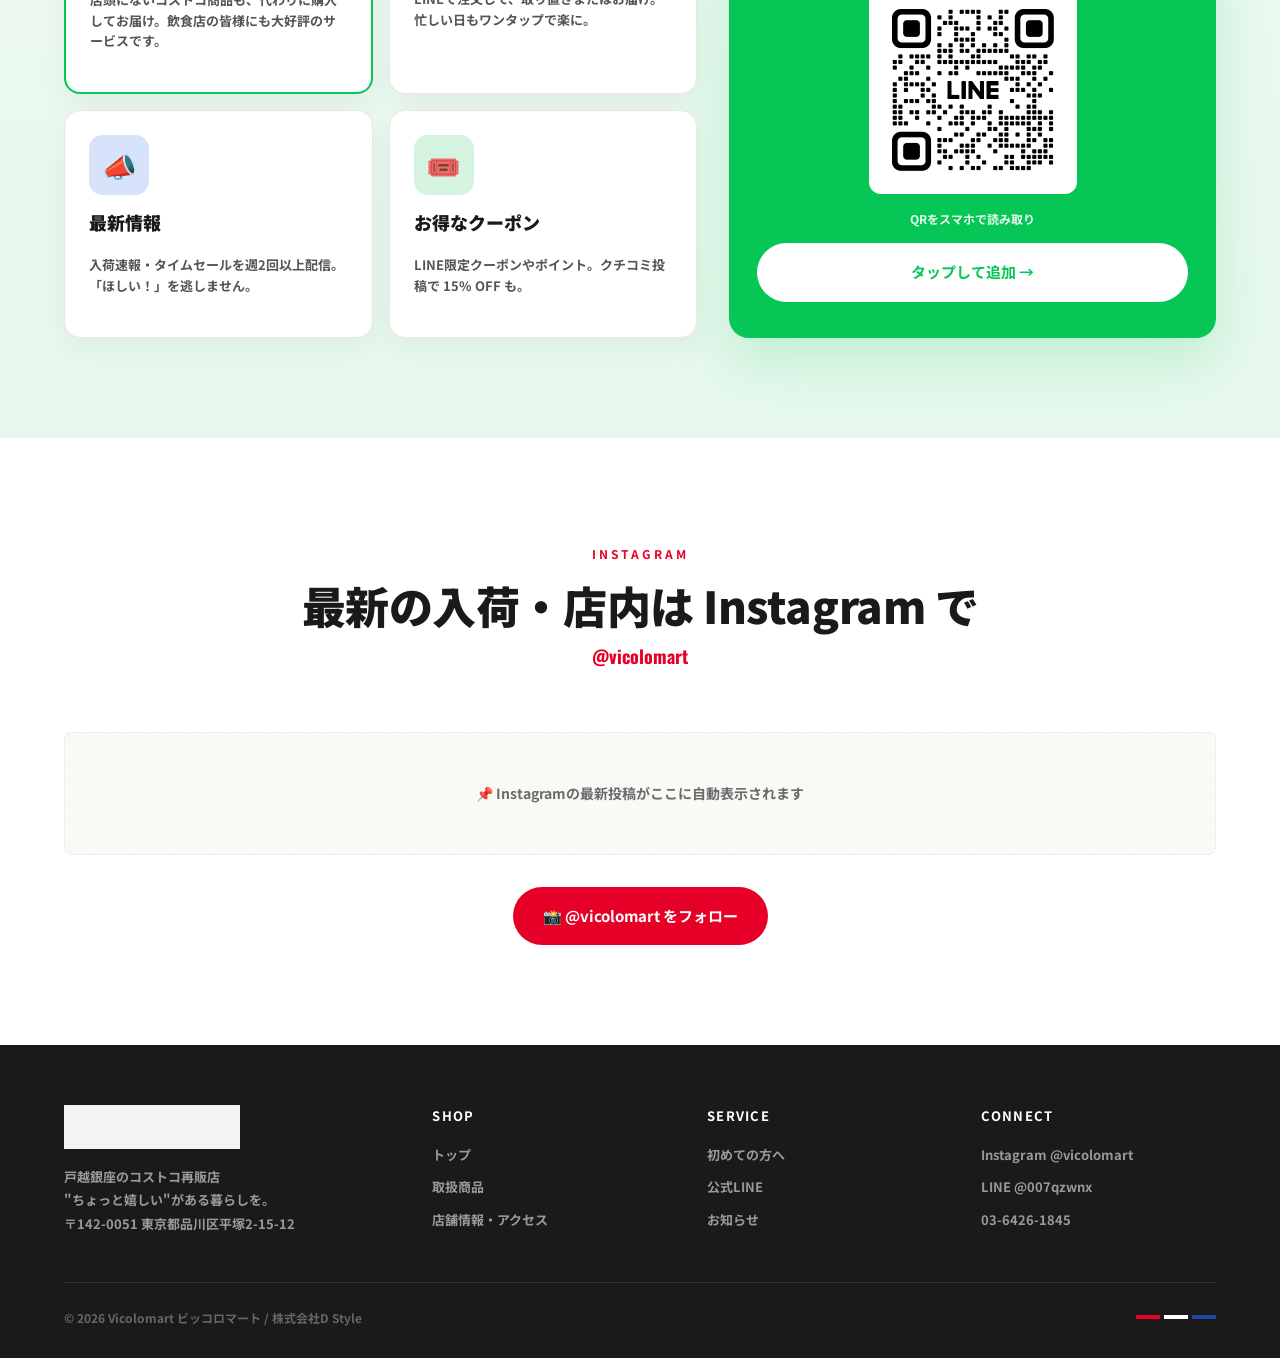
==== commit b2713922: "写真を全ページに追加: store/products/indexを大幅強化 - assets/images/store/ : 店舗写真6枚追加（外観・入口・内観） - assets/images/pr" ====
--- a/index.html
+++ b/index.html
@@ -86,6 +86,13 @@
   .qr-box img{width:180px;height:180px;display:block}
   .qr-cta .btn{background:#fff;color:var(--line-green);width:100%;justify-content:center}
   .insta-handle{font-family:'Oswald',sans-serif;color:var(--red);font-size:18px;margin-top:8px}
+    .photo-strip-wrap{overflow:hidden;line-height:0}
+  .photo-strip{display:flex;gap:3px;height:200px}
+  .strip-item{flex:1;overflow:hidden;position:relative}
+  .strip-item img{width:100%;height:100%;object-fit:cover;display:block;transition:transform 0.5s ease}
+  .strip-item:hover img{transform:scale(1.07)}
+  .strip-label{position:absolute;bottom:0;left:0;right:0;background:linear-gradient(transparent,rgba(0,0,0,0.55));color:#fff;font-size:12px;font-weight:700;padding:20px 10px 8px;text-align:center;letter-spacing:0.05em}
+  @media(max-width:880px){.photo-strip{height:130px}.strip-label{display:none}}
   @media(max-width:880px){
     .hero-grid{grid-template-columns:1fr;gap:40px;padding:40px 24px;min-height:0}
     .hero-visual{max-width:300px;margin:0 auto}
@@ -131,6 +138,17 @@
   <div class="tricolore"><span class="r"></span><span class="w"></span><span class="b"></span></div>
 </section>
 
+
+<div class="photo-strip-wrap">
+  <div class="photo-strip">
+    <div class="strip-item"><img src="assets/images/store/store-sign.jpg" alt="ビッコロマート 戸越銀座" loading="lazy"><div class="strip-label">戸越銀座商店街</div></div>
+    <div class="strip-item"><img src="assets/images/product/p-hairoler.jpg" alt="ハイローラー" loading="lazy"><div class="strip-label">ハイローラー</div></div>
+    <div class="strip-item"><img src="assets/images/product/p-egg-tart.jpg" alt="エッグタルト" loading="lazy"><div class="strip-label">エッグタルト</div></div>
+    <div class="strip-item"><img src="assets/images/store/store-interior-1.jpg" alt="店内の様子" loading="lazy"><div class="strip-label">店内の様子</div></div>
+    <div class="strip-item"><img src="assets/images/product/p-croissant.jpg" alt="クロワッサン" loading="lazy"><div class="strip-label">クロワッサン</div></div>
+    <div class="strip-item"><img src="assets/images/product/p-shrimp.jpg" alt="シュリンプカクテル" loading="lazy"><div class="strip-label">シュリンプ</div></div>
+  </div>
+</div>
 <section class="section why" id="why">
   <div class="container">
     <div class="why-intro">
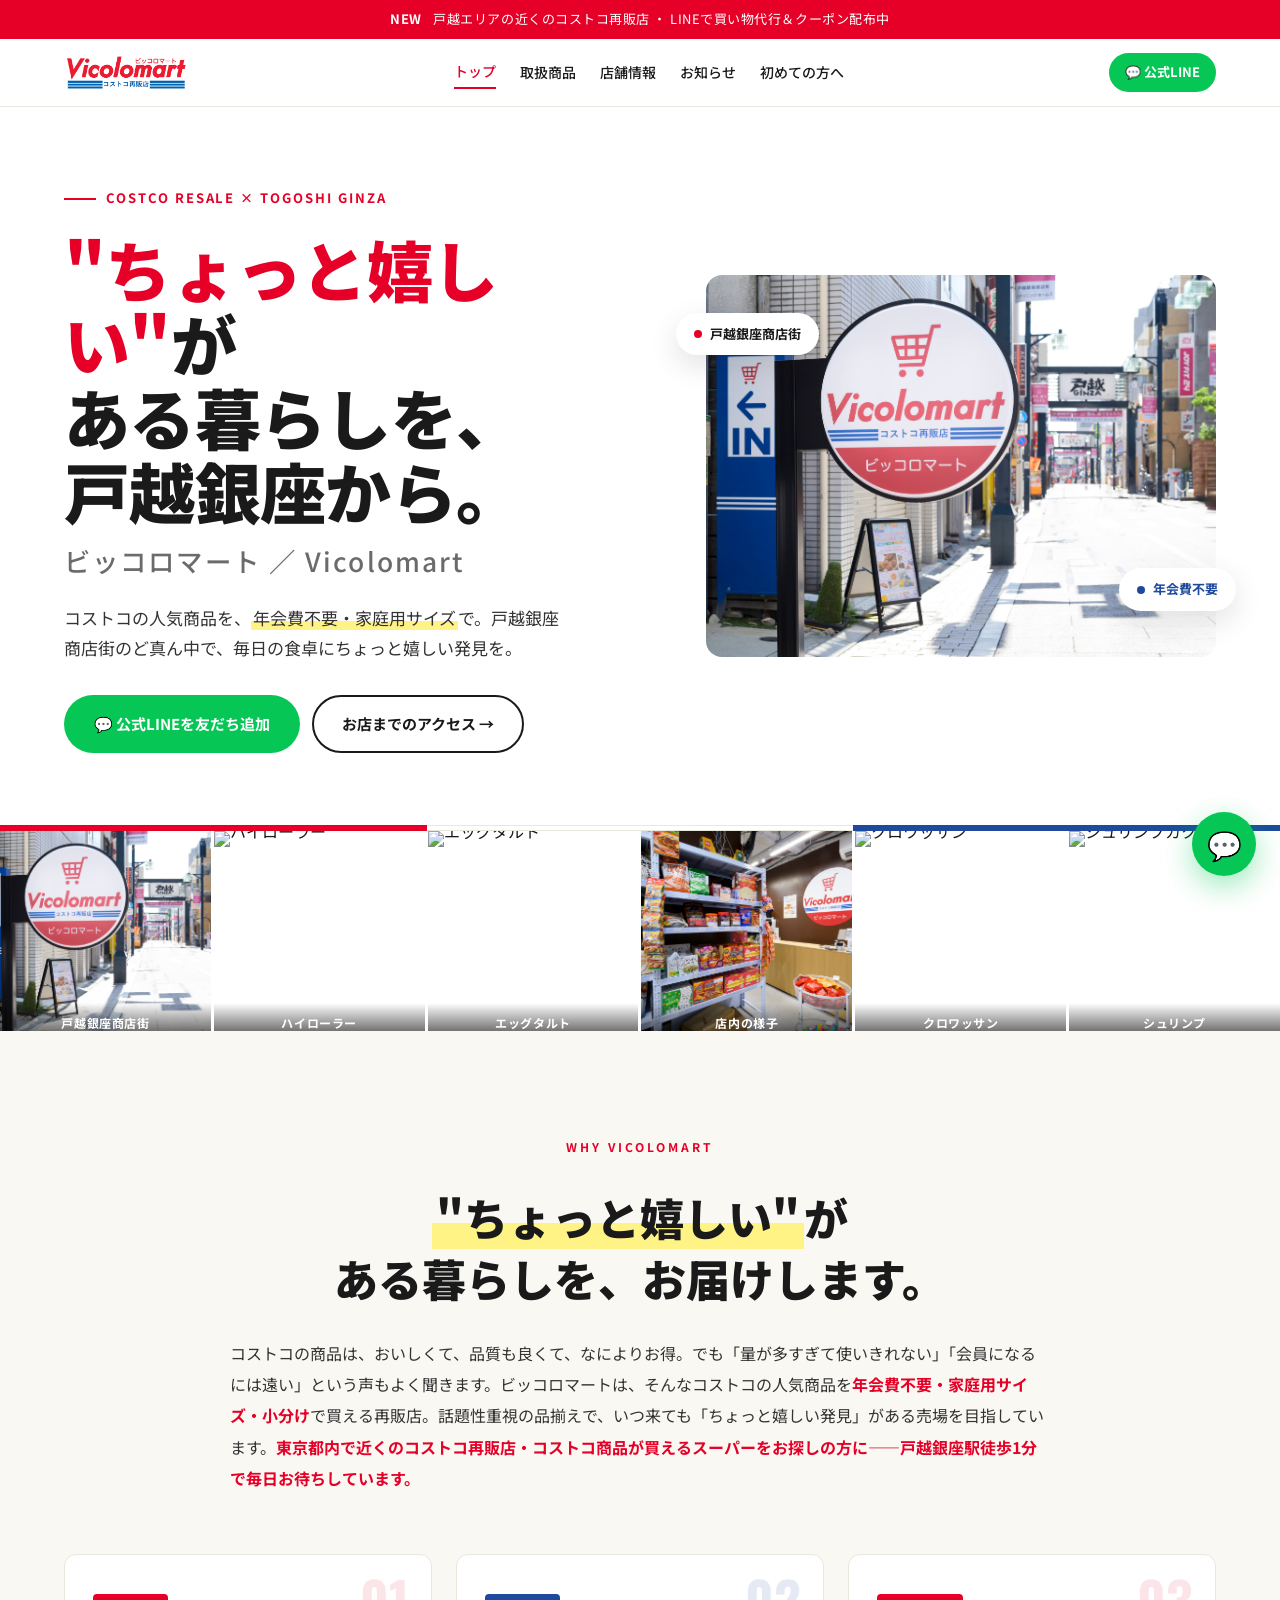
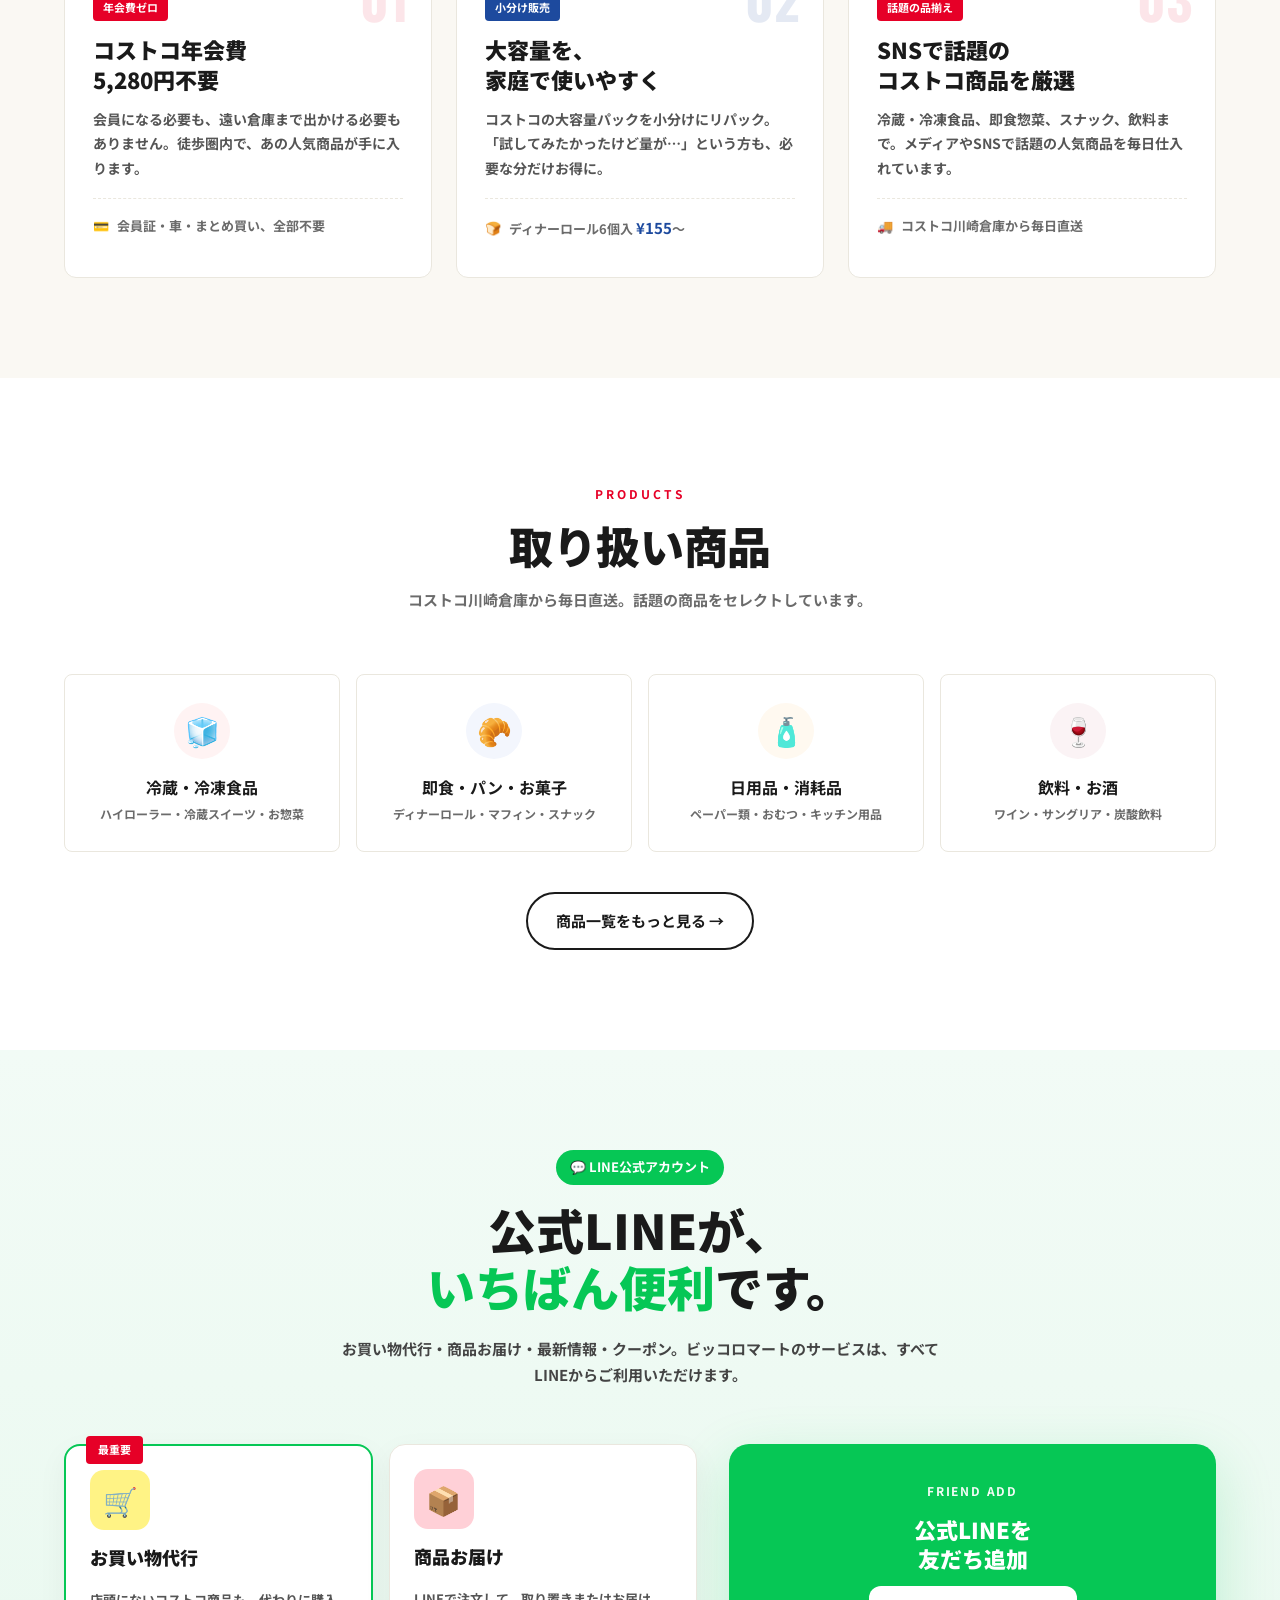
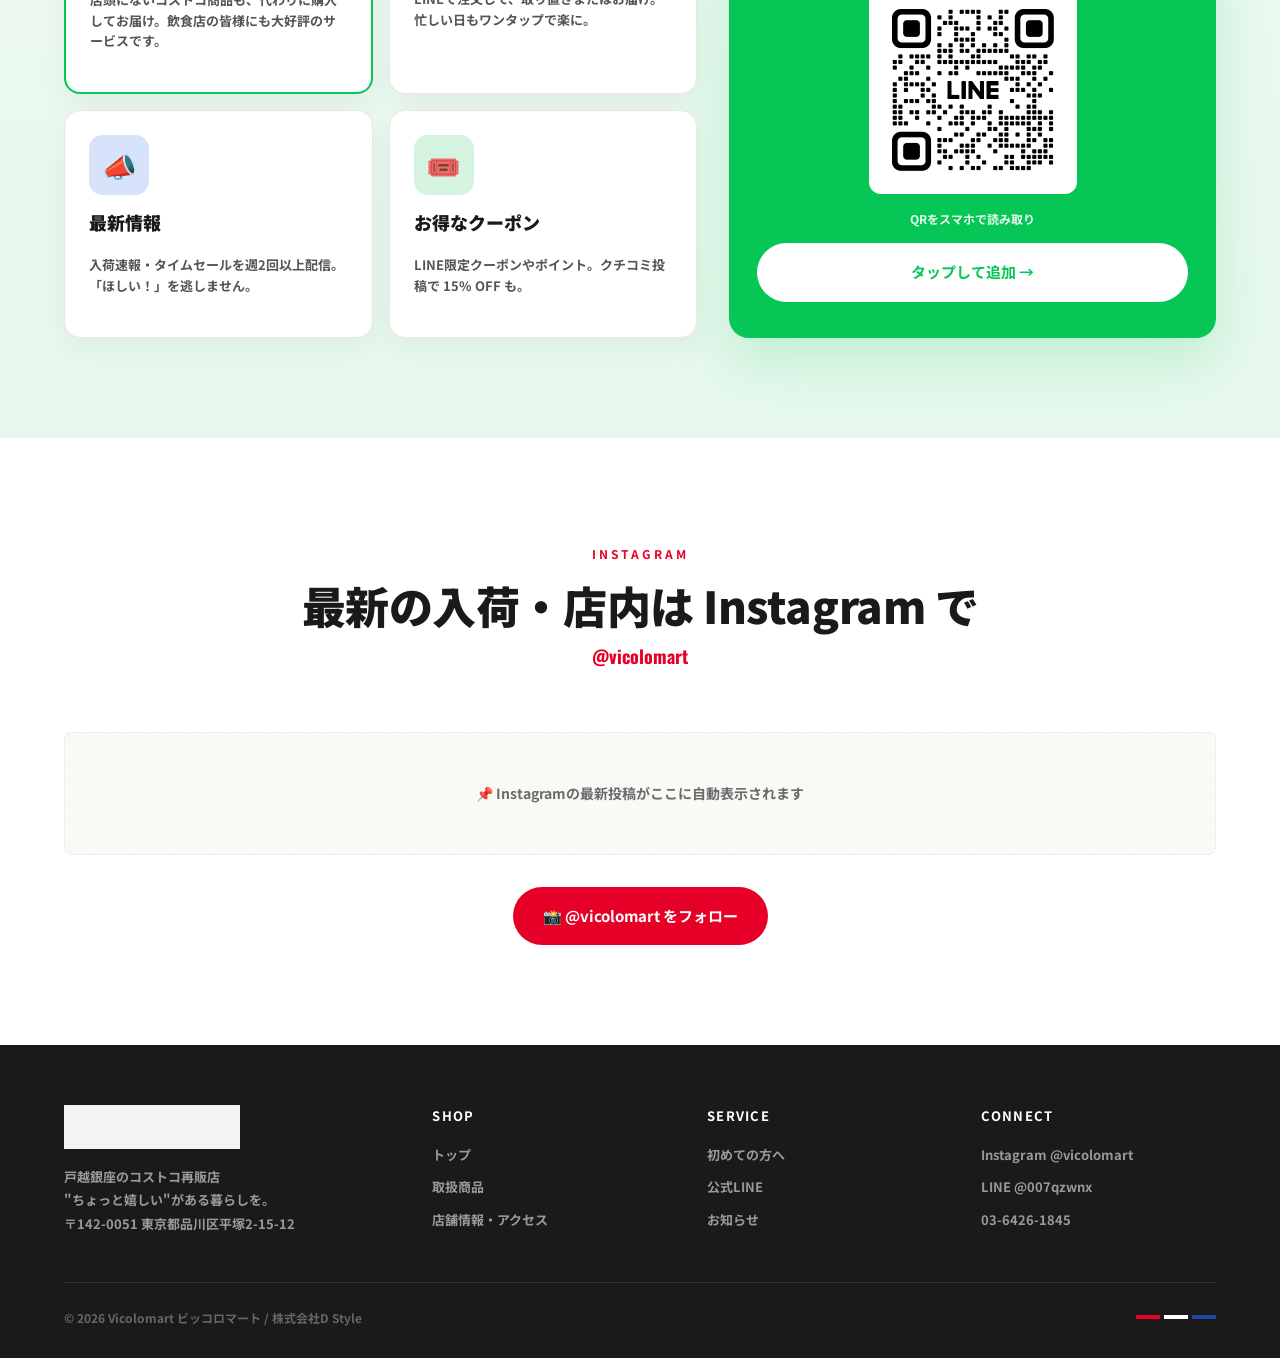
==== commit b875f298: "ヒーロービジュアルをstore-sign.jpgに変更（モバイル最適化） 丸ロゴ単体 → 丸看板+戸越銀座商店街写真に差し替え。 モバイルではフル幅・角丸なしで没入感を高め、 ピルは非表示にしてシンプ" ====
--- a/index.html
+++ b/index.html
@@ -27,9 +27,9 @@
   .hero-lead{font-size:17px;color:#333;max-width:500px;margin-bottom:32px}
   .hero-highlight{background:linear-gradient(180deg,transparent 65%,var(--yellow) 65%);padding:0 2px}
   .hero-ctas{display:flex;gap:12px;flex-wrap:wrap}
-  .hero-visual{position:relative;aspect-ratio:1/1;max-width:500px;margin-left:auto}
+  .hero-visual{position:relative;aspect-ratio:4/3;max-width:520px;margin-left:auto}
   .hero-logo-wrap{position:relative;z-index:1;width:100%;height:100%;display:flex;align-items:center;justify-content:center}
-  .hero-logo-wrap img{width:100%;height:100%;object-fit:contain;filter:drop-shadow(0 30px 60px rgba(230,0,39,0.2))}
+  .hero-logo-wrap img{width:100%;height:100%;object-fit:cover;object-position:30% center;border-radius:16px;display:block}
   .hero-pill{position:absolute;background:#fff;padding:10px 18px;border-radius:999px;box-shadow:0 10px 30px rgba(17,17,17,0.12);display:flex;align-items:center;gap:8px;font-size:13px;font-weight:700;z-index:2}
   .hero-pill-1{top:10%;left:-6%}
   .hero-pill-2{bottom:12%;right:-4%;color:var(--blue)}
@@ -95,7 +95,7 @@
   @media(max-width:880px){.photo-strip{height:130px}.strip-label{display:none}}
   @media(max-width:880px){
     .hero-grid{grid-template-columns:1fr;gap:40px;padding:40px 24px;min-height:0}
-    .hero-visual{max-width:300px;margin:0 auto}
+    .hero-visual{max-width:100%;width:calc(100% + 48px);margin:0 -24px;aspect-ratio:3/2}.hero-logo-wrap img{border-radius:0}.hero-pill{display:none}
     .push-grid,.line-layout{grid-template-columns:1fr}
     .cat-grid{grid-template-columns:repeat(2,1fr)}
   }
@@ -132,7 +132,7 @@
     <div class="hero-visual">
       <div class="hero-pill hero-pill-1"><span class="dot"></span> 戸越銀座商店街</div>
       <div class="hero-pill hero-pill-2"><span class="dot"></span> 年会費不要</div>
-      <div class="hero-logo-wrap"><img src="assets/images/logo-circle-cropped.png" alt="Vicolomart ロゴ" width="400" height="400"></div>
+      <div class="hero-logo-wrap"><img src="assets/images/store/store-sign.jpg" alt="ビッコロマート 戸越銀座商店街" loading="eager"></div>
     </div>
   </div>
   <div class="tricolore"><span class="r"></span><span class="w"></span><span class="b"></span></div>
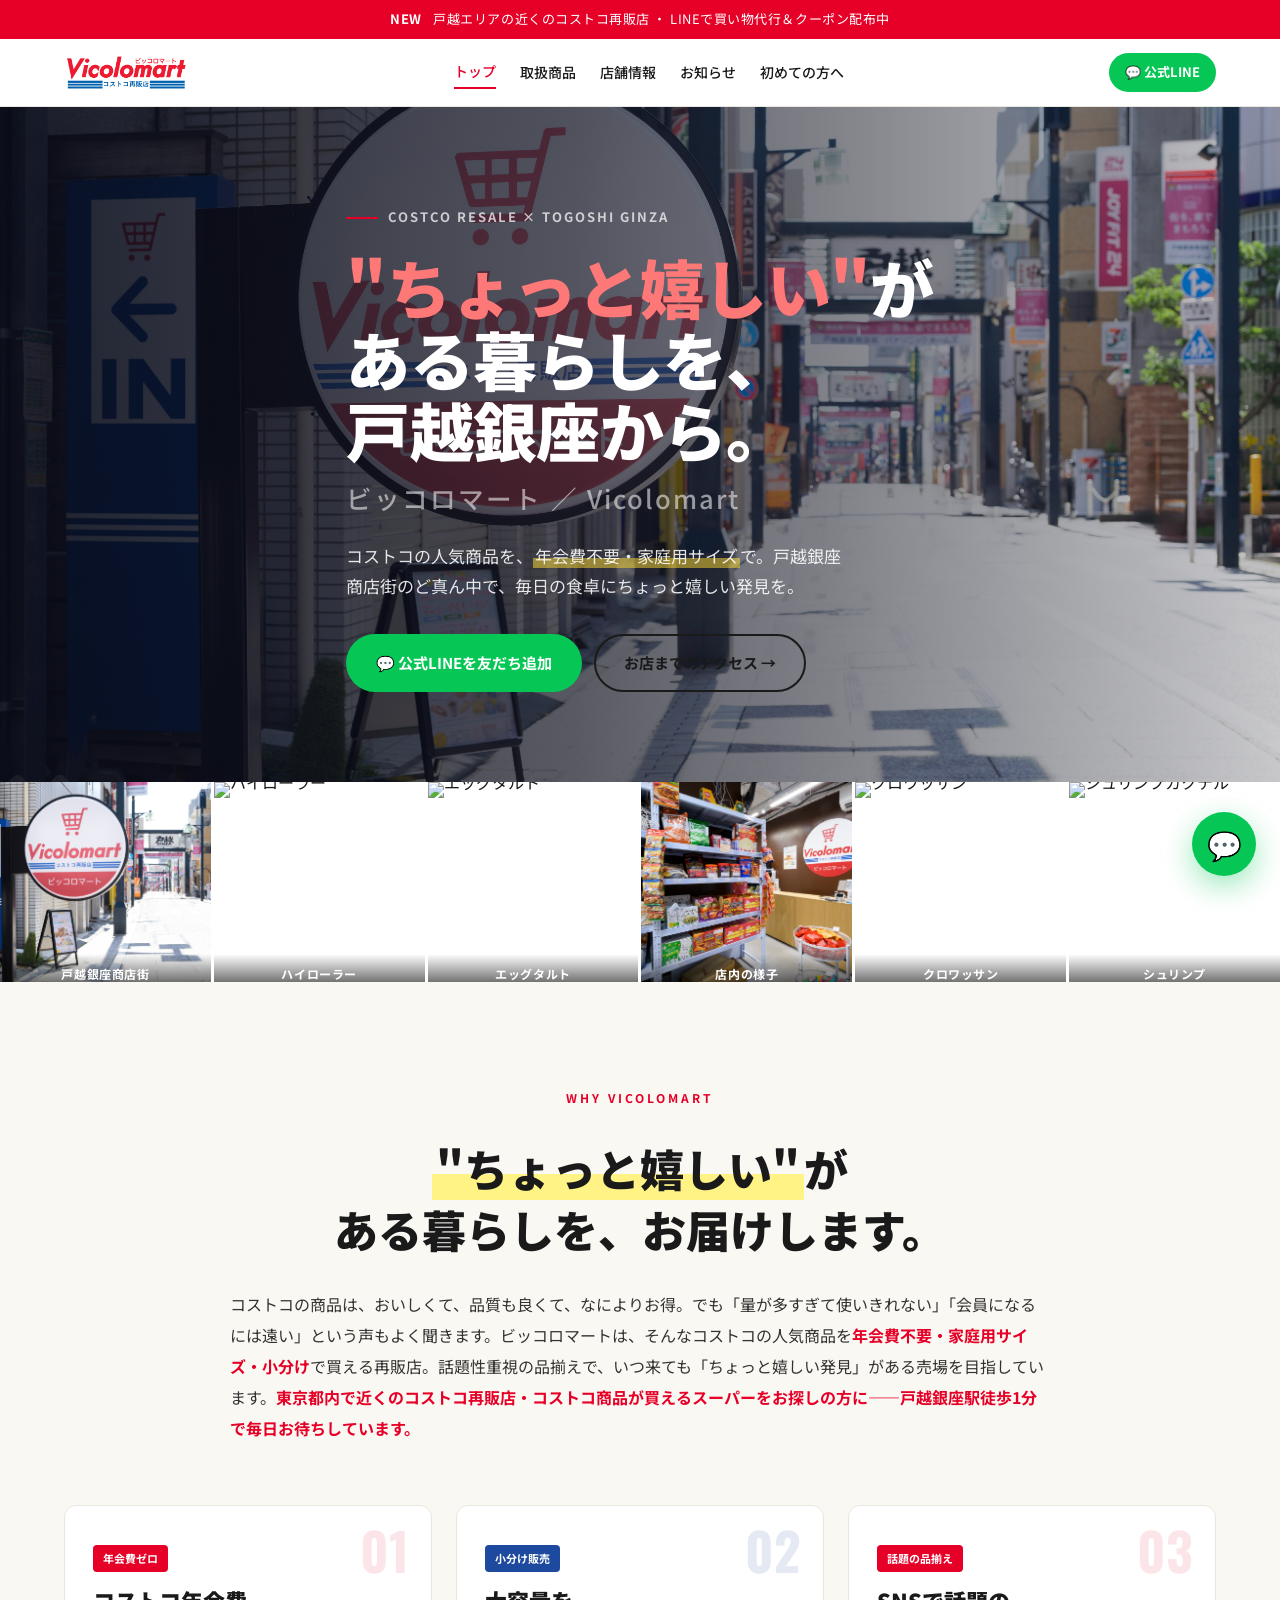
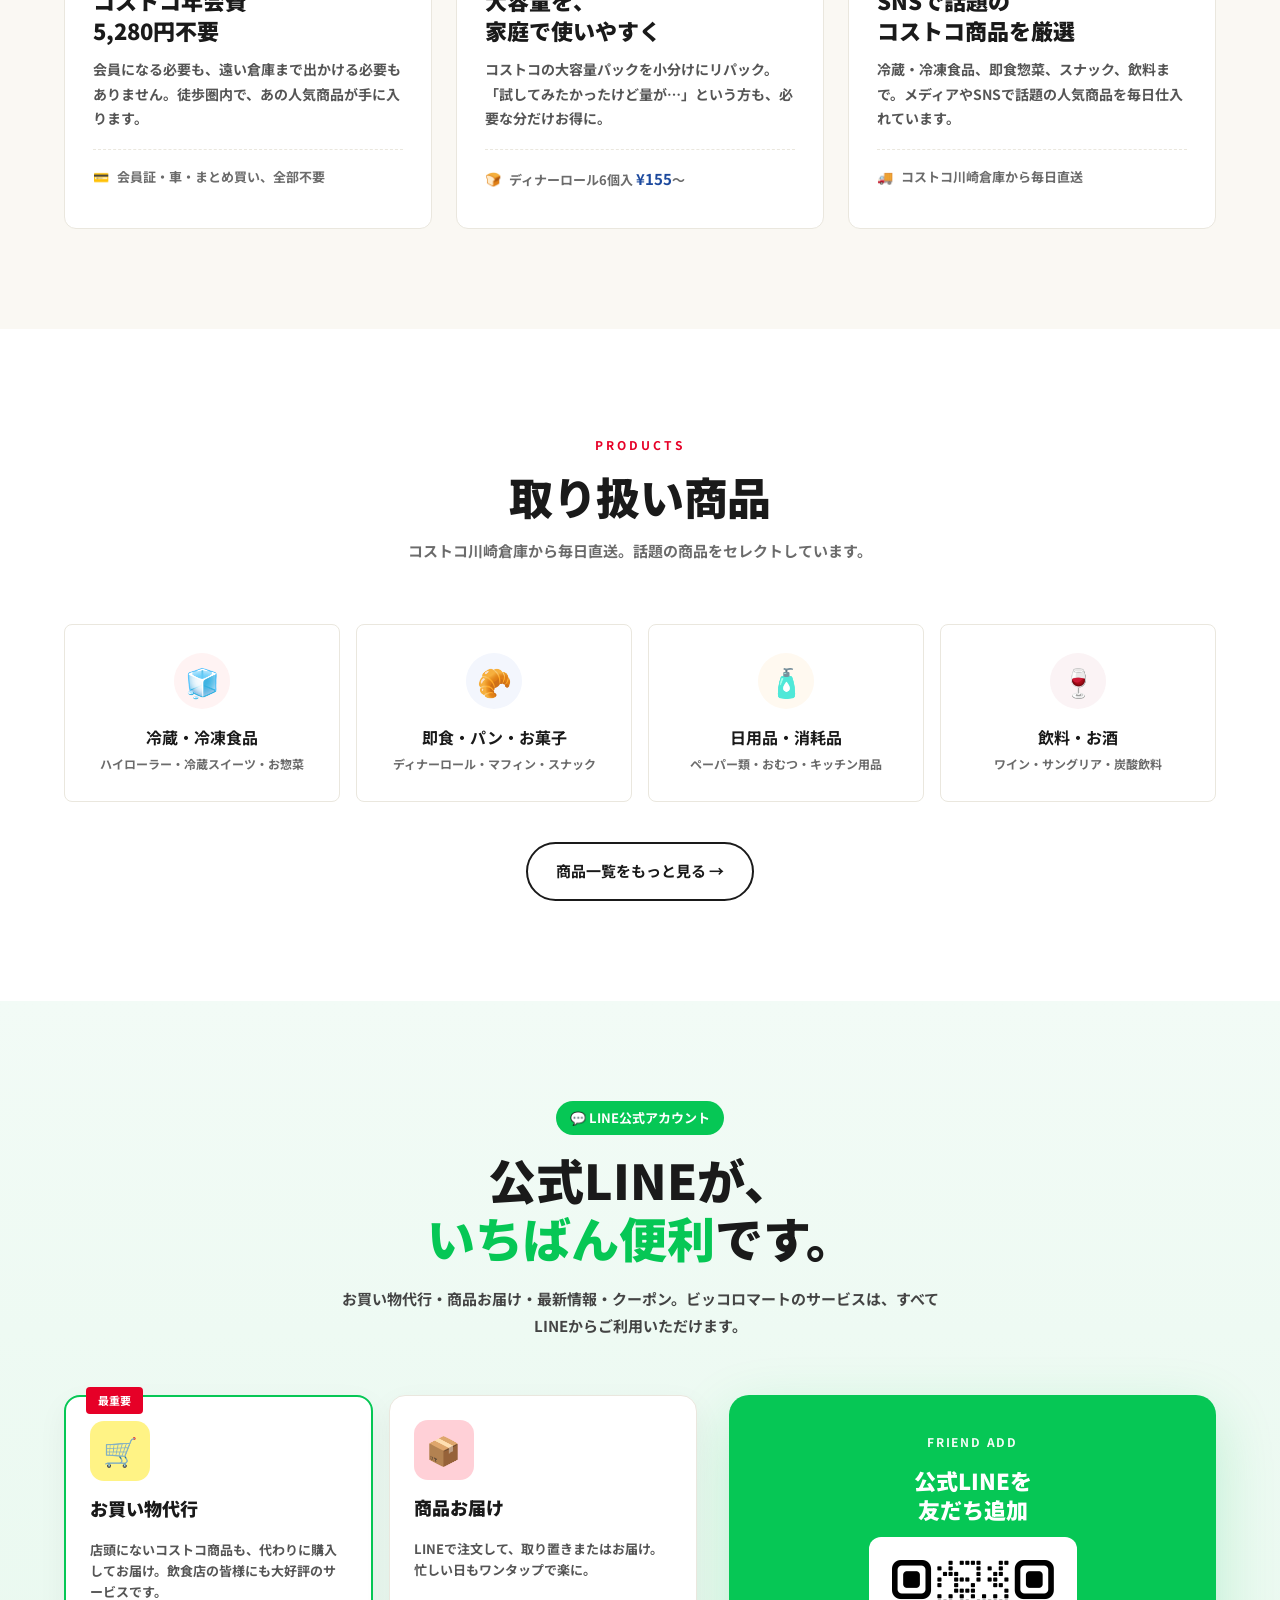
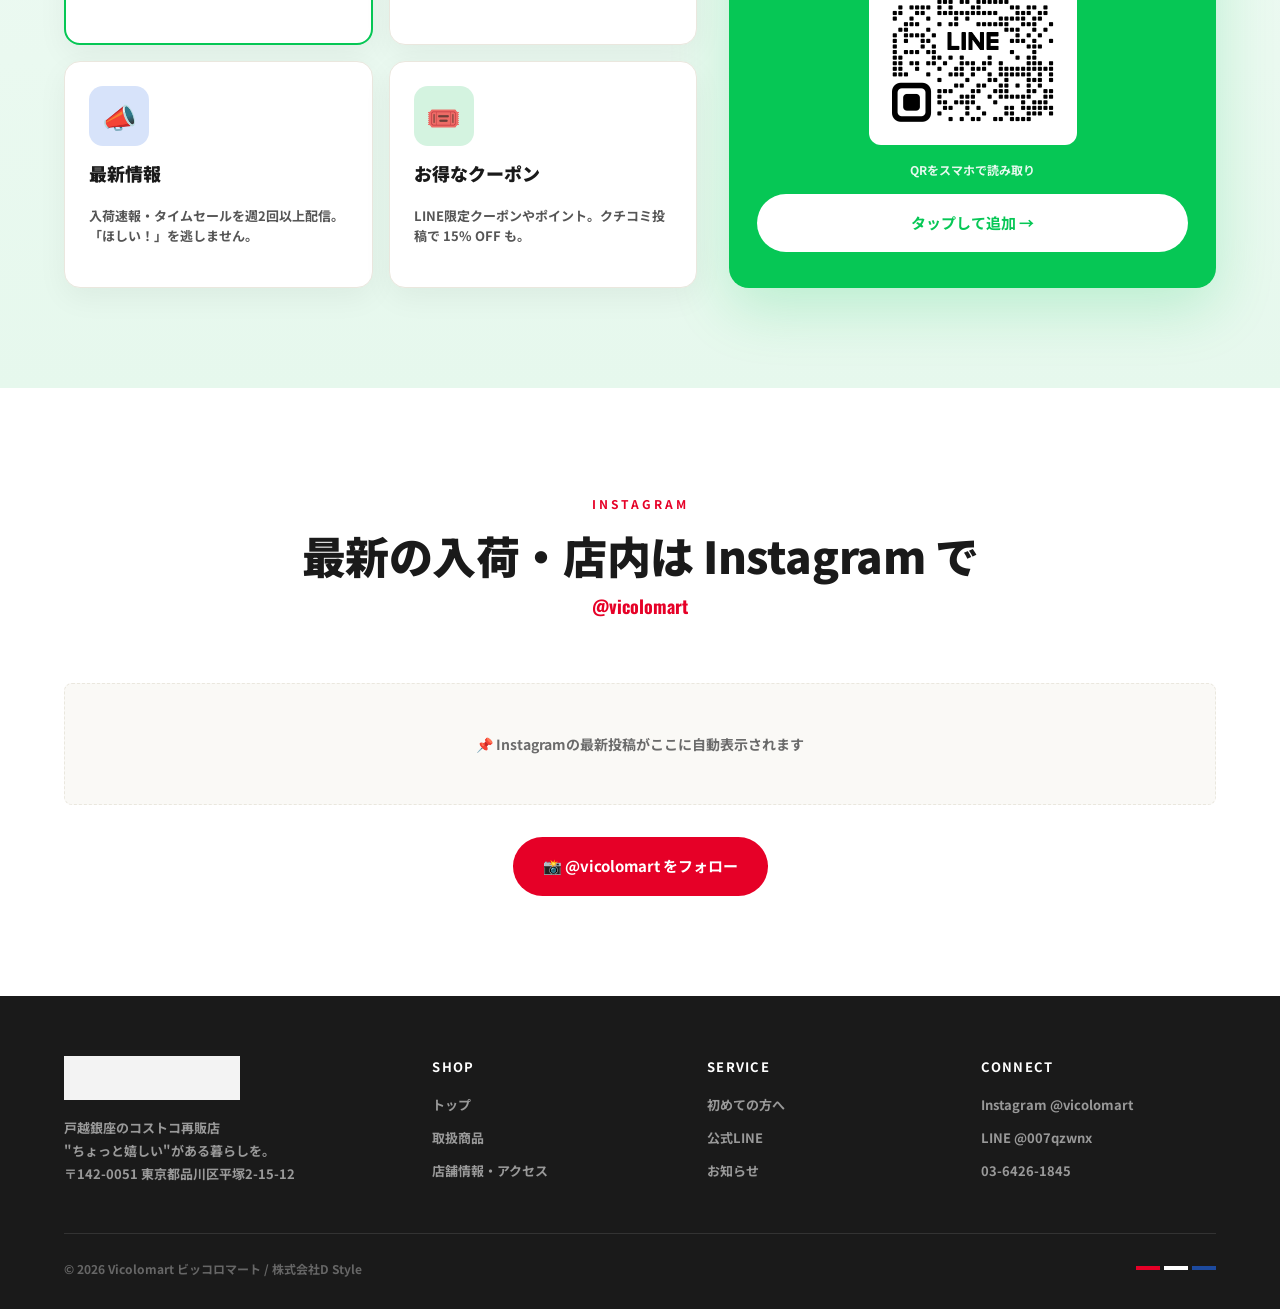
==== commit 6b410371: "ヒーローを全幅背景写真+テキストオーバーレイに全面刷新 - store-sign.jpg を全幅背景に。左→右グラデーション(暗→透明)でテキスト可読性確保 - モバイル: 画面88%高さ、上→下グラ" ====
--- a/index.html
+++ b/index.html
@@ -17,25 +17,19 @@
 <link href="https://fonts.googleapis.com/css2?family=Noto+Sans+JP:wght@400;500;700;900&family=Oswald:wght@500;700&display=swap" rel="stylesheet">
 <link rel="stylesheet" href="assets/css/style.css">
 <style>
-  .hero{background:#fff;overflow:hidden}
-  .hero-grid{display:grid;grid-template-columns:1.15fr 1fr;align-items:center;gap:56px;min-height:620px;padding:72px 24px;max-width:var(--maxw);margin:0 auto}
-  .hero-eyebrow{display:inline-flex;align-items:center;gap:10px;font-size:13px;font-weight:700;color:var(--red);letter-spacing:0.15em;margin-bottom:22px;text-transform:uppercase}
+  .hero{position:relative;overflow:hidden;min-height:75vh;display:flex;flex-direction:column}
+  .hero-bg{position:absolute;inset:0}
+  .hero-bg img{width:100%;height:100%;object-fit:cover;object-position:55% center}
+  .hero-overlay{position:absolute;inset:0;background:linear-gradient(to right,rgba(10,12,25,0.88) 0%,rgba(10,12,25,0.68) 45%,rgba(10,12,25,0.22) 100%)}
+  .hero-inner{position:relative;z-index:1;flex:1;display:flex;align-items:center;padding:80px 0 72px}
+  .hero-eyebrow{display:inline-flex;align-items:center;gap:10px;font-size:13px;font-weight:700;color:rgba(255,255,255,0.72);letter-spacing:0.15em;margin-bottom:22px;text-transform:uppercase}
   .hero-eyebrow::before{content:'';display:block;width:32px;height:2px;background:var(--red)}
-  .hero h1{font-size:clamp(36px,5.2vw,66px);font-weight:900;line-height:1.12;letter-spacing:-0.01em;margin-bottom:28px}
-  .hero h1 .accent{color:var(--red)}
-  .hero h1 .sub{display:block;font-size:0.4em;font-weight:500;color:var(--gray);margin-top:18px;letter-spacing:0.08em}
-  .hero-lead{font-size:17px;color:#333;max-width:500px;margin-bottom:32px}
-  .hero-highlight{background:linear-gradient(180deg,transparent 65%,var(--yellow) 65%);padding:0 2px}
+  .hero h1{font-size:clamp(34px,5vw,64px);font-weight:900;line-height:1.12;letter-spacing:-0.01em;margin-bottom:28px;color:#fff}
+  .hero h1 .accent{color:#ff7878}
+  .hero h1 .sub{display:block;font-size:0.4em;font-weight:500;color:rgba(255,255,255,0.55);margin-top:18px;letter-spacing:0.08em}
+  .hero-lead{font-size:17px;color:rgba(255,255,255,0.88);max-width:500px;margin-bottom:32px;line-height:1.8}
+  .hero-highlight{background:linear-gradient(180deg,transparent 60%,rgba(255,220,50,0.5) 60%);padding:0 2px}
   .hero-ctas{display:flex;gap:12px;flex-wrap:wrap}
-  .hero-visual{position:relative;aspect-ratio:4/3;max-width:520px;margin-left:auto}
-  .hero-logo-wrap{position:relative;z-index:1;width:100%;height:100%;display:flex;align-items:center;justify-content:center}
-  .hero-logo-wrap img{width:100%;height:100%;object-fit:cover;object-position:30% center;border-radius:16px;display:block}
-  .hero-pill{position:absolute;background:#fff;padding:10px 18px;border-radius:999px;box-shadow:0 10px 30px rgba(17,17,17,0.12);display:flex;align-items:center;gap:8px;font-size:13px;font-weight:700;z-index:2}
-  .hero-pill-1{top:10%;left:-6%}
-  .hero-pill-2{bottom:12%;right:-4%;color:var(--blue)}
-  .hero-pill .dot{width:8px;height:8px;border-radius:50%;background:var(--red);animation:pulse 1.8s infinite}
-  .hero-pill-2 .dot{background:var(--blue)}
-  @keyframes pulse{0%,100%{box-shadow:0 0 0 0 rgba(230,0,39,0.5)}50%{box-shadow:0 0 0 8px rgba(230,0,39,0)}}
   .why{background:var(--cream);position:relative;overflow:hidden}
   .why-intro{max-width:820px;margin:0 auto 60px;text-align:center;position:relative;z-index:1}
   .why-intro h2{font-size:clamp(28px,4vw,44px);font-weight:900;line-height:1.4;margin:16px 0 28px}
@@ -86,18 +80,21 @@
   .qr-box img{width:180px;height:180px;display:block}
   .qr-cta .btn{background:#fff;color:var(--line-green);width:100%;justify-content:center}
   .insta-handle{font-family:'Oswald',sans-serif;color:var(--red);font-size:18px;margin-top:8px}
-    .photo-strip-wrap{overflow:hidden;line-height:0}
+  .photo-strip-wrap{overflow:hidden;line-height:0}
   .photo-strip{display:flex;gap:3px;height:200px}
   .strip-item{flex:1;overflow:hidden;position:relative}
   .strip-item img{width:100%;height:100%;object-fit:cover;display:block;transition:transform 0.5s ease}
   .strip-item:hover img{transform:scale(1.07)}
   .strip-label{position:absolute;bottom:0;left:0;right:0;background:linear-gradient(transparent,rgba(0,0,0,0.55));color:#fff;font-size:12px;font-weight:700;padding:20px 10px 8px;text-align:center;letter-spacing:0.05em}
-  @media(max-width:880px){.photo-strip{height:130px}.strip-label{display:none}}
   @media(max-width:880px){
-    .hero-grid{grid-template-columns:1fr;gap:40px;padding:40px 24px;min-height:0}
-    .hero-visual{max-width:100%;width:calc(100% + 48px);margin:0 -24px;aspect-ratio:3/2}.hero-logo-wrap img{border-radius:0}.hero-pill{display:none}
+    .hero{min-height:88vh;min-height:88svh}
+    .hero-overlay{background:linear-gradient(to bottom,rgba(10,12,25,0.12) 0%,rgba(10,12,25,0.5) 50%,rgba(10,12,25,0.92) 100%)}
+    .hero-inner{align-items:flex-end;padding-bottom:44px;padding-top:0}
+    .hero-lead{font-size:15px;max-width:none}
     .push-grid,.line-layout{grid-template-columns:1fr}
     .cat-grid{grid-template-columns:repeat(2,1fr)}
+    .photo-strip{height:130px}
+    .strip-label{display:none}
   }
 </style>
 </head>
@@ -119,8 +116,12 @@
 </header>
 
 <section class="hero">
-  <div class="hero-grid">
-    <div>
+  <div class="hero-bg">
+    <img src="assets/images/store/store-sign.jpg" alt="ビッコロマート 戸越銀座商店街" loading="eager">
+    <div class="hero-overlay"></div>
+  </div>
+  <div class="hero-inner">
+    <div class="container">
       <div class="hero-eyebrow">COSTCO RESALE × TOGOSHI GINZA</div>
       <h1><span class="accent">"ちょっと嬉しい"</span>が<br>ある暮らしを、<br>戸越銀座から。<span class="sub">ビッコロマート ／ Vicolomart</span></h1>
       <p class="hero-lead">コストコの人気商品を、<span class="hero-highlight">年会費不要・家庭用サイズ</span>で。戸越銀座商店街のど真ん中で、毎日の食卓にちょっと嬉しい発見を。</p>
@@ -128,11 +129,6 @@
         <a href="https://line.me/R/ti/p/@007qzwnx" target="_blank" rel="noopener" class="btn btn-line">💬 公式LINEを友だち追加</a>
         <a href="store.html" class="btn btn-secondary">お店までのアクセス →</a>
       </div>
-    </div>
-    <div class="hero-visual">
-      <div class="hero-pill hero-pill-1"><span class="dot"></span> 戸越銀座商店街</div>
-      <div class="hero-pill hero-pill-2"><span class="dot"></span> 年会費不要</div>
-      <div class="hero-logo-wrap"><img src="assets/images/store/store-sign.jpg" alt="ビッコロマート 戸越銀座商店街" loading="eager"></div>
     </div>
   </div>
   <div class="tricolore"><span class="r"></span><span class="w"></span><span class="b"></span></div>
